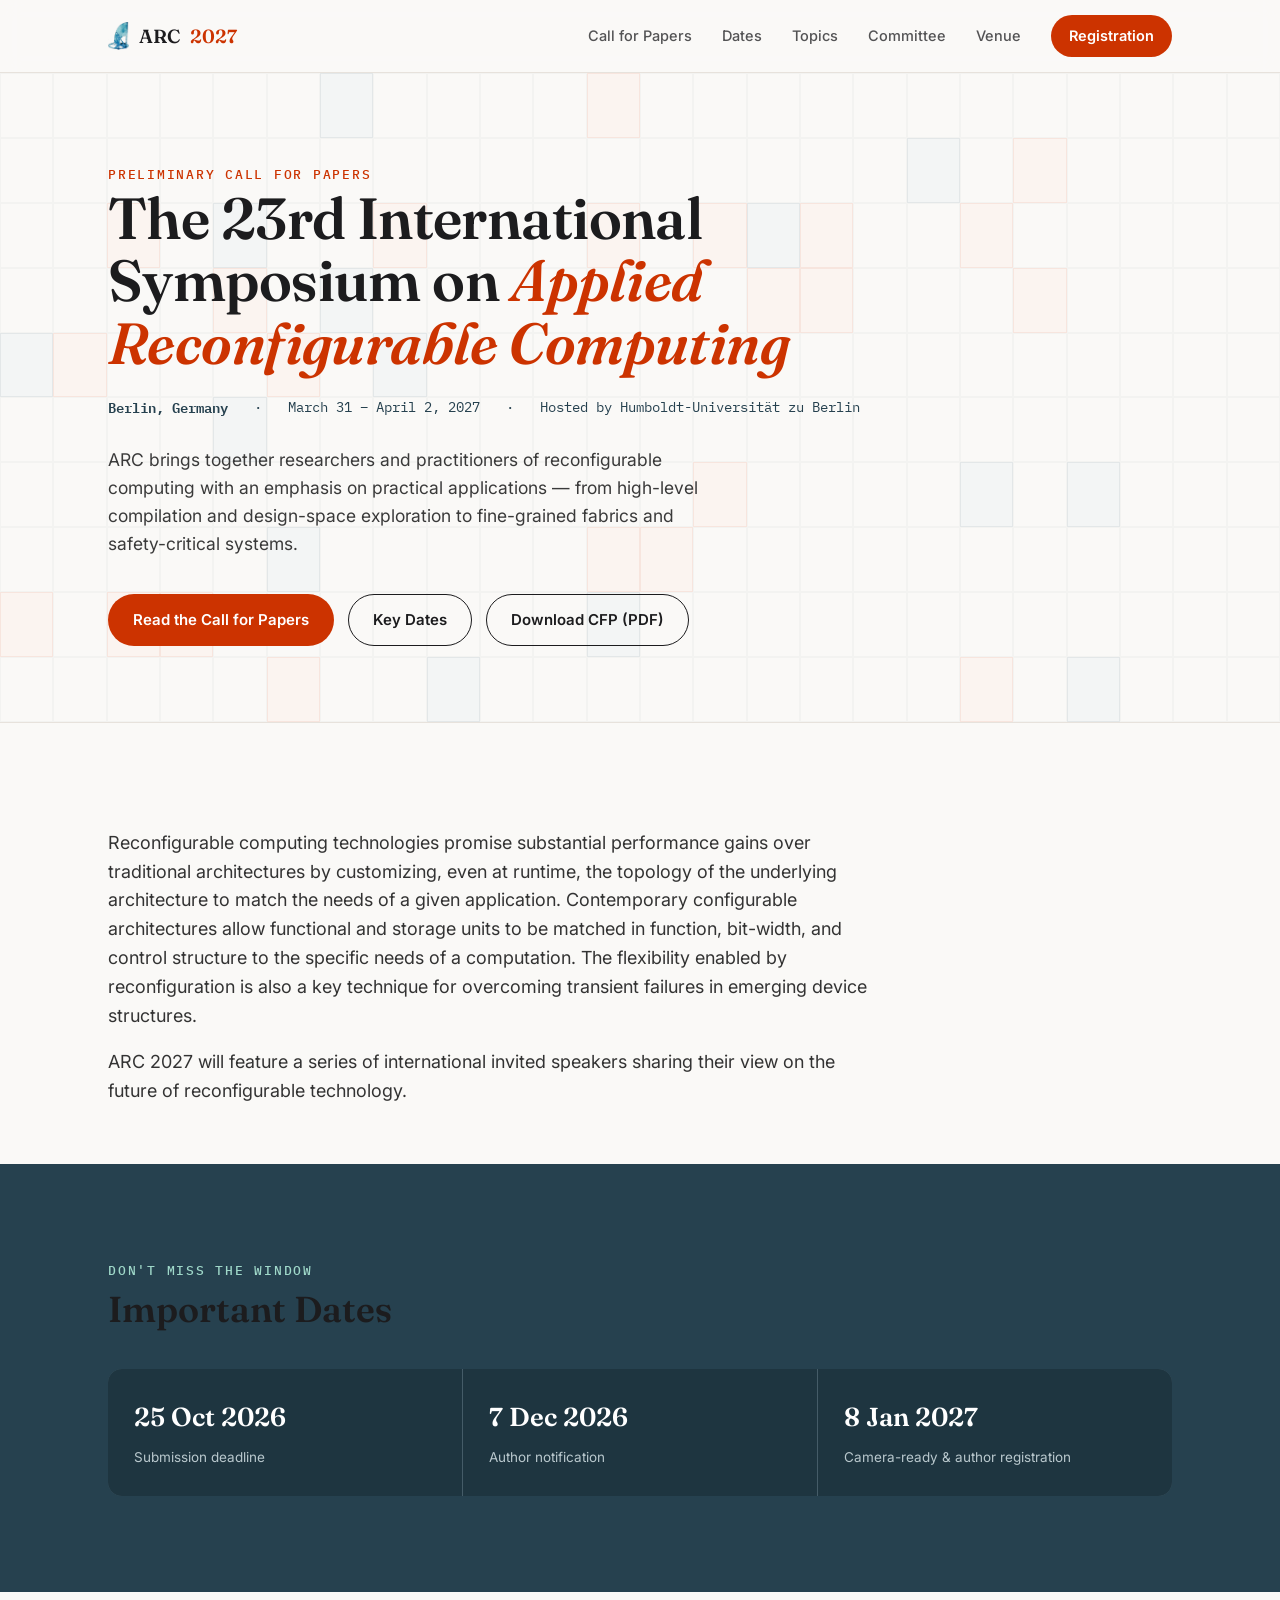
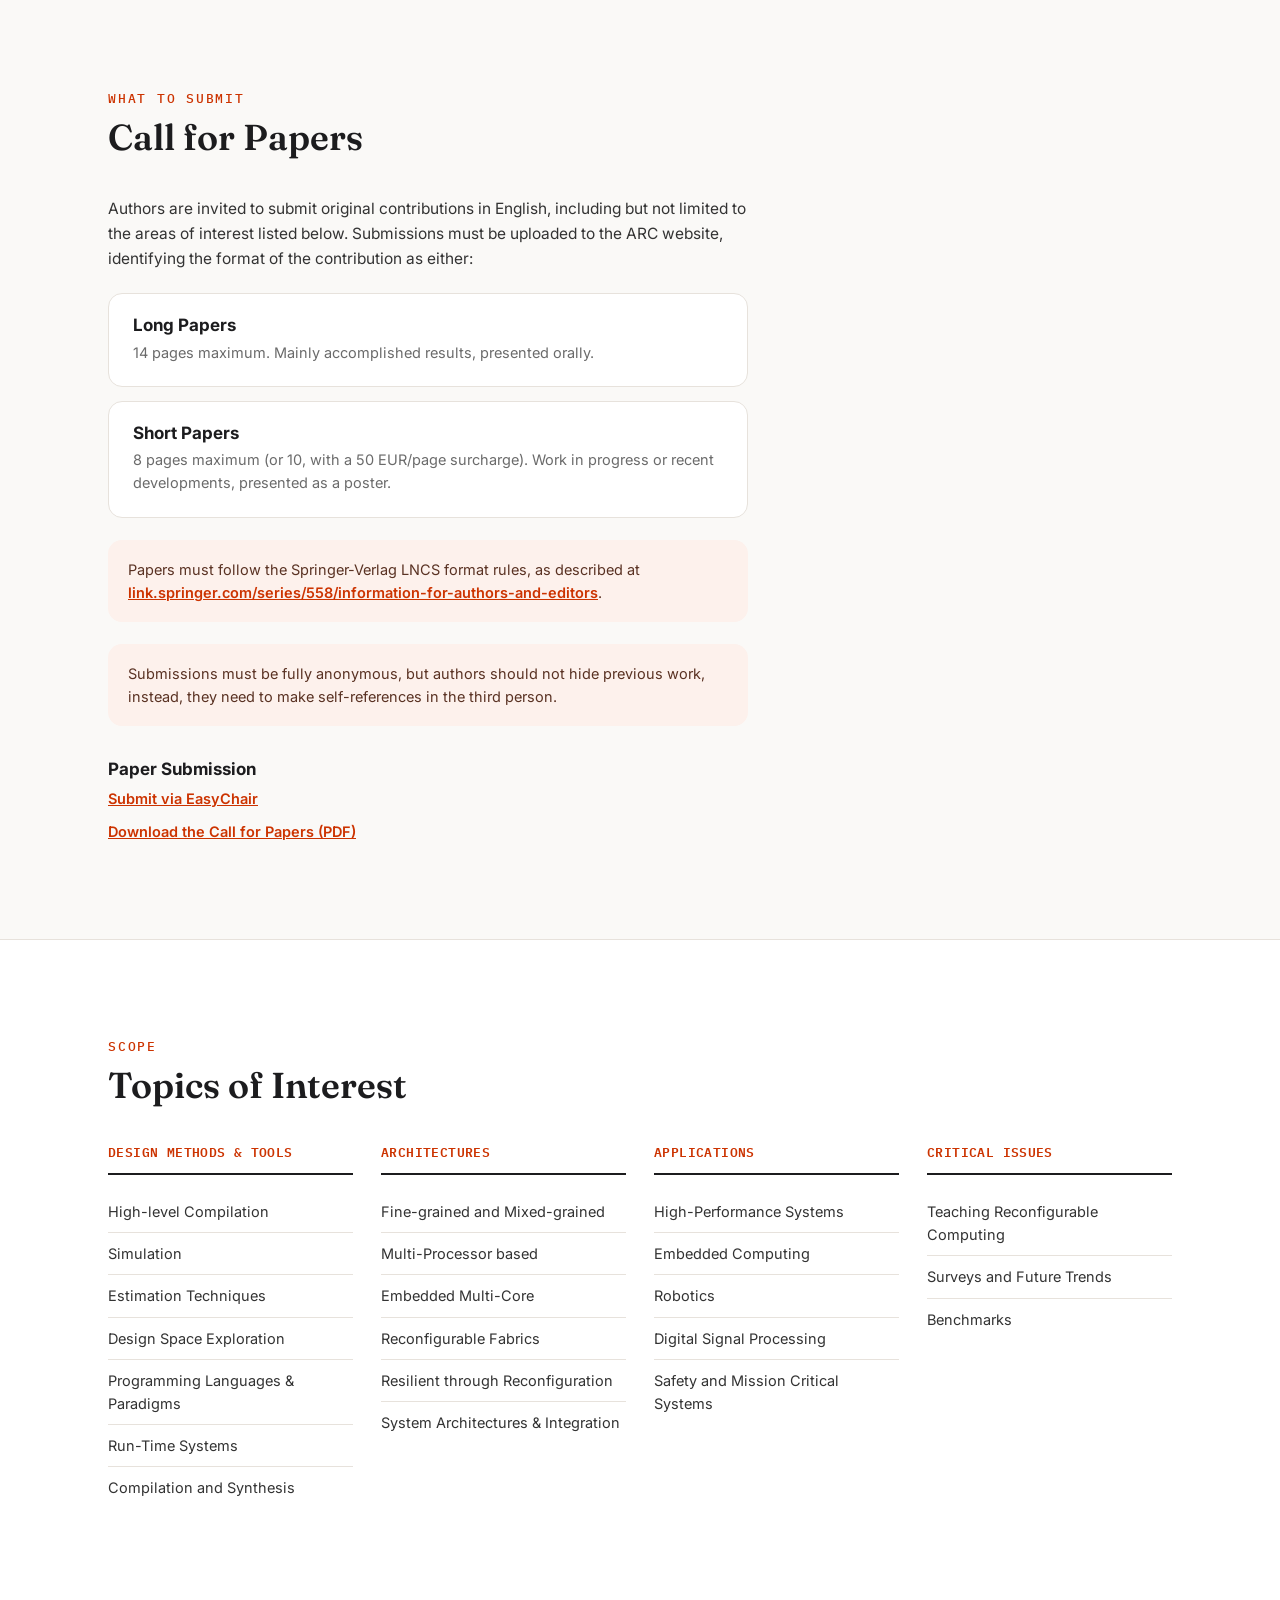
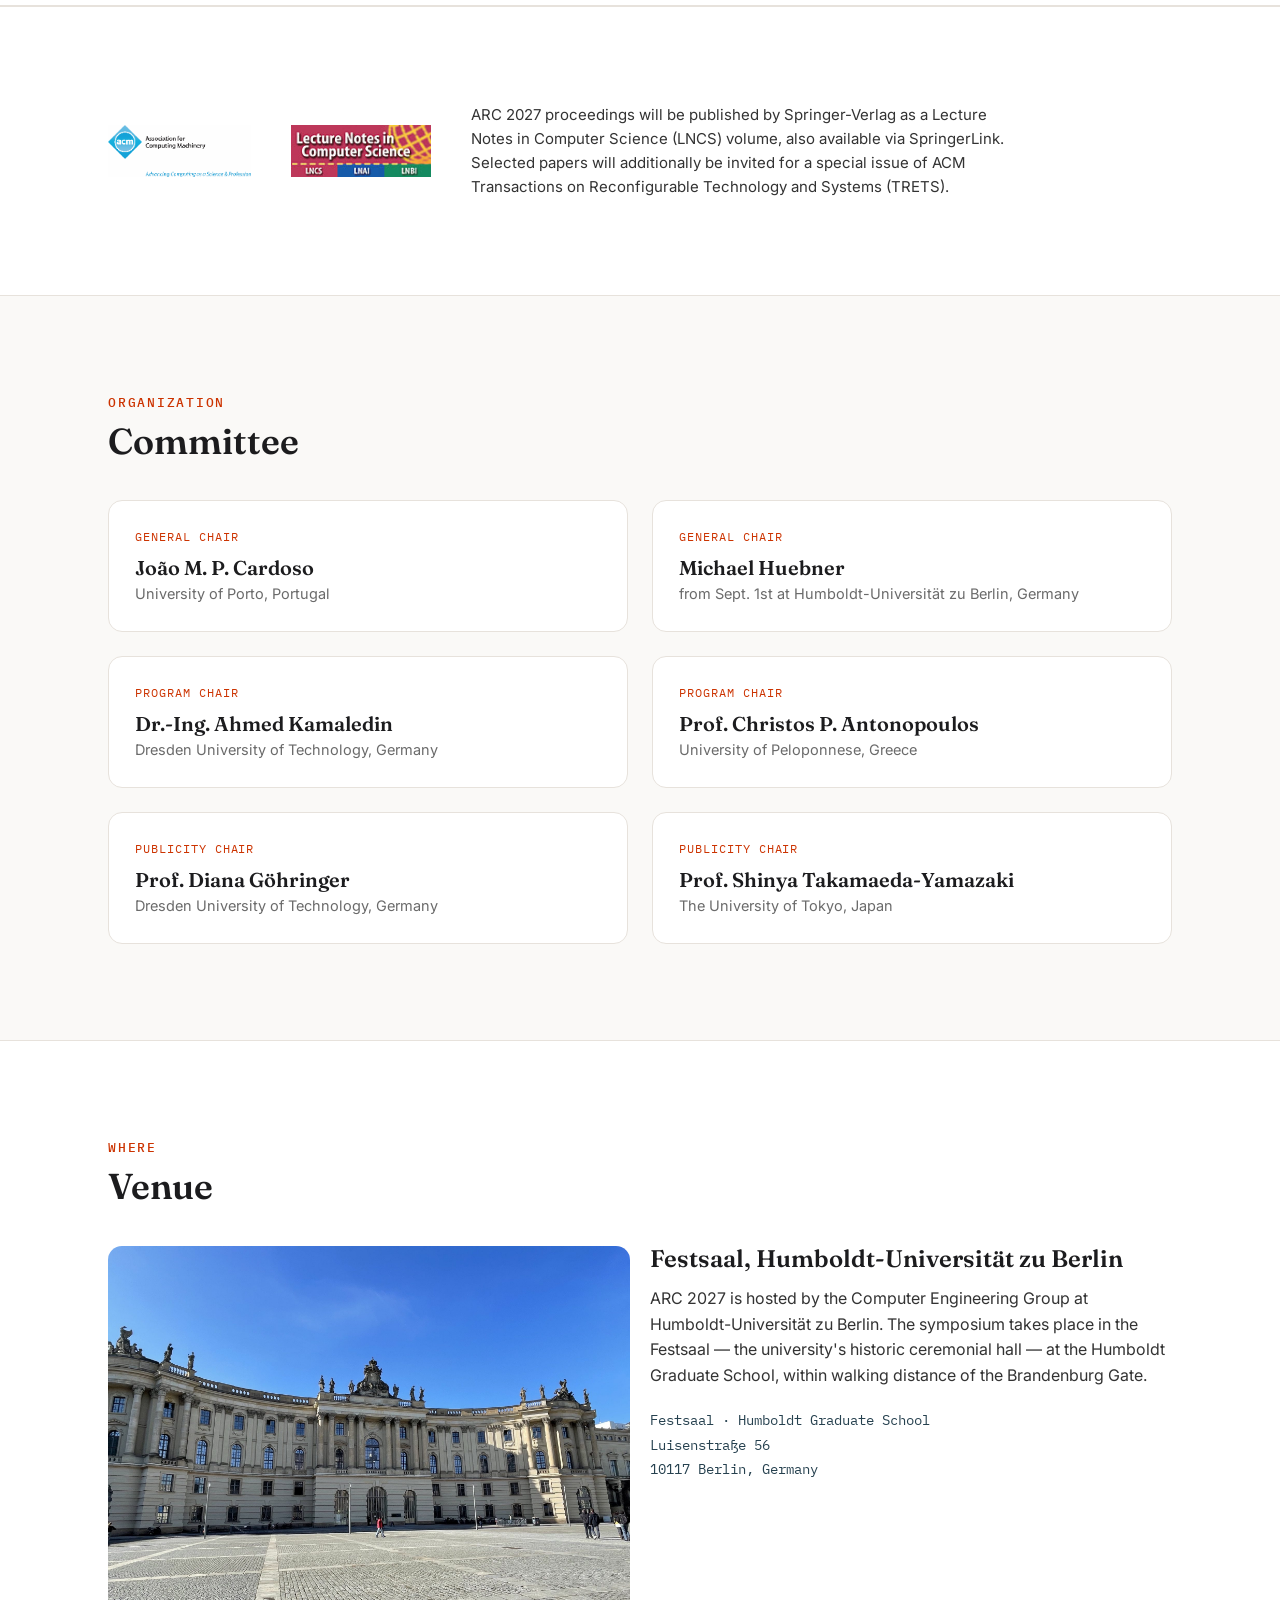
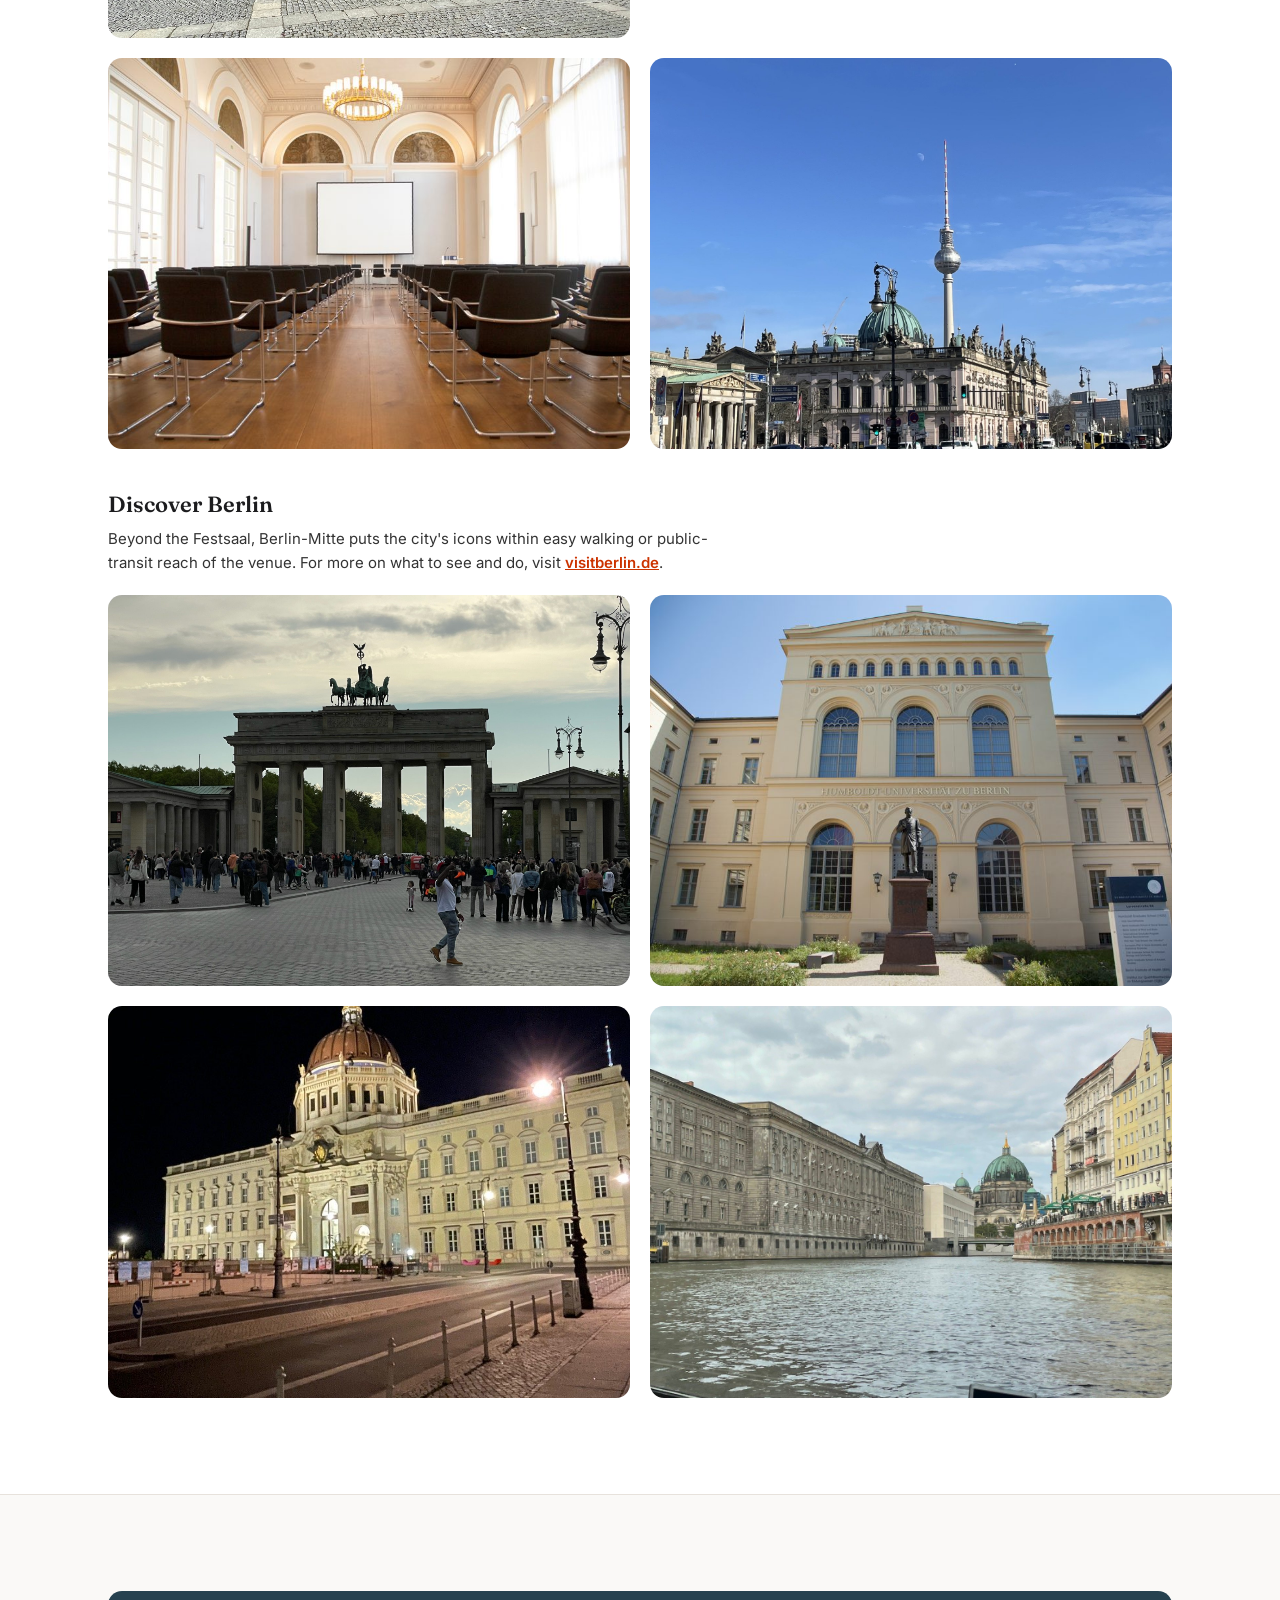
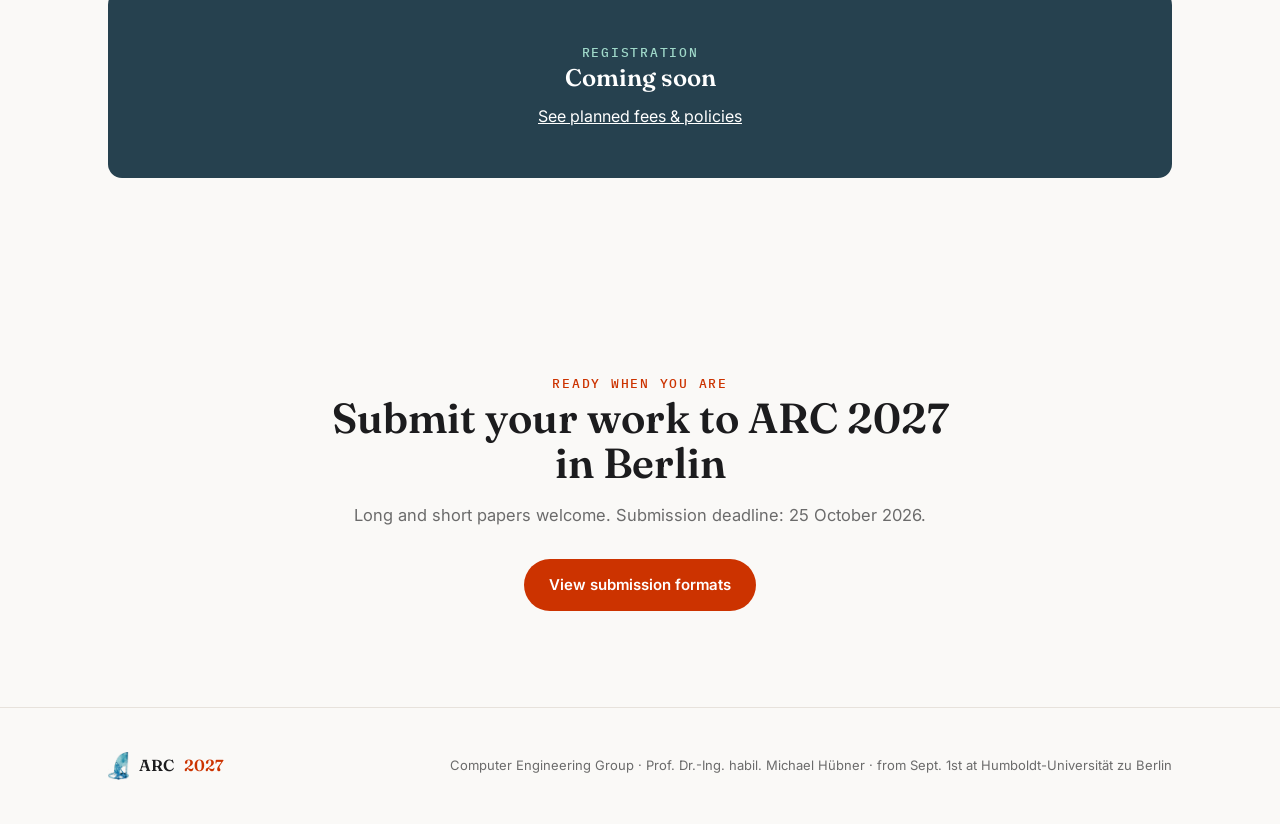
==== index.html @ fd5da376 "Add files via upload" ====
<!DOCTYPE html>
<html lang="en">
<head>
<meta charset="UTF-8">
<meta name="viewport" content="width=device-width, initial-scale=1.0">
<title>ARC 2027 — The 23rd International Symposium on Applied Reconfigurable Computing</title>
<meta name="description" content="ARC 2027 · Berlin, Germany · March 31 – April 2, 2027 · Preliminary Call for Papers">
<link rel="preconnect" href="https://fonts.googleapis.com">
<link rel="preconnect" href="https://fonts.gstatic.com" crossorigin>
<link href="https://fonts.googleapis.com/css2?family=Fraunces:ital,opsz,wght@0,9..144,400;0,9..144,500;0,9..144,600;0,9..144,700;1,9..144,500&family=Inter:wght@400;500;600;700&family=IBM+Plex+Mono:wght@400;500;600&display=swap" rel="stylesheet">
<link rel="stylesheet" href="assets/style.css">
</head>
<body>

<header>
  <nav class="wrap">
    <div class="brand-lockup">
      <img src="assets/arc_logo.png" alt="">
      ARC<span class="yr">2027</span>
    </div>
    <div class="navlinks" id="navlinks">
      <a href="#cfp">Call for Papers</a>
      <a href="#dates">Dates</a>
      <a href="#topics">Topics</a>
      <a href="#committee">Committee</a>
      <a href="#venue">Venue</a>
      <a href="registration.html" class="navcta">Registration</a>
    </div>
    <button class="menu-btn" id="menuBtn" aria-label="Toggle menu"><span></span><span></span><span></span></button>
  </nav>
</header>

<section class="hero">
  <div class="fabric" id="fabric"></div>
  <div class="wrap">
    <div class="hero-inner">
      <span class="eyebrow">Preliminary Call for Papers</span>
      <h1>The 23rd International Symposium on <em>Applied Reconfigurable Computing</em></h1>
      <div class="hero-meta">
        <span><b>Berlin, Germany</b></span>
        <span>·</span>
        <span>March 31 – April 2, 2027</span>
        <span>·</span>
        <span>Hosted by Humboldt-Universität zu Berlin</span>
      </div>
      <p class="hero-lede">ARC brings together researchers and practitioners of reconfigurable computing with an emphasis on practical applications — from high-level compilation and design-space exploration to fine-grained fabrics and safety-critical systems.</p>
      <div class="hero-ctas">
        <a class="btn btn-primary" href="#cfp">Read the Call for Papers</a>
        <a class="btn btn-ghost" href="#dates">Key Dates</a>
        <a class="btn btn-ghost" href="assets/ARC2027_Preliminary_CFP.pdf" target="_blank" rel="noopener">Download CFP (PDF)</a>
      </div>
    </div>
  </div>
</section>

<section class="intro">
  <div class="wrap">
    <p>Reconfigurable computing technologies promise substantial performance gains over traditional architectures by customizing, even at runtime, the topology of the underlying architecture to match the needs of a given application. Contemporary configurable architectures allow functional and storage units to be matched in function, bit-width, and control structure to the specific needs of a computation. The flexibility enabled by reconfiguration is also a key technique for overcoming transient failures in emerging device structures.</p>
    <p>ARC 2027 will feature a series of international invited speakers sharing their view on the future of reconfigurable technology.</p>
  </div>
</section>

<section class="dates-strip" id="dates">
  <div class="wrap">
    <div class="sec-head">
      <div>
        <span class="eyebrow">Don't miss the window</span>
        <h2>Important Dates</h2>
      </div>
    </div>
    <div class="dates-grid">
      <div class="date-card">
        <div class="d">25 Oct 2026</div>
        <div class="l">Submission deadline</div>
      </div>
      <div class="date-card">
        <div class="d">7 Dec 2026</div>
        <div class="l">Author notification</div>
      </div>
      <div class="date-card">
        <div class="d">8 Jan 2027</div>
        <div class="l">Camera-ready &amp; author registration</div>
      </div>
    </div>
  </div>
</section>

<section id="cfp">
  <div class="wrap">
    <div class="sec-head">
      <div>
        <span class="eyebrow">What to submit</span>
        <h2>Call for Papers</h2>
      </div>
    </div>
    <div class="cfp-grid" style="grid-template-columns:1fr; max-width:640px;">
      <div>
        <p style="margin:0 0 22px; color:#333; font-size:15.5px;">Authors are invited to submit original contributions in English, including but not limited to the areas of interest listed below. Submissions must be uploaded to the ARC website, identifying the format of the contribution as either:</p>

        <div class="paper-type">
          <h3>Long Papers</h3>
          <p>14 pages maximum. Mainly accomplished results, presented orally.</p>
        </div>
        <div class="paper-type">
          <h3>Short Papers</h3>
          <p>8 pages maximum (or 10, with a 50 EUR/page surcharge). Work in progress or recent developments, presented as a poster.</p>
        </div>

        <div class="fmt-note">
          Papers must follow the Springer-Verlag LNCS format rules, as described at
          <a href="https://link.springer.com/series/558/information-for-authors-and-editors" target="_blank" rel="noopener">link.springer.com/series/558/information-for-authors-and-editors</a>.
        </div>

        <div class="fmt-note">
          Submissions must be fully anonymous, but authors should not hide previous work, instead, they need to make self-references in the third person.
        </div>

        <h3 style="font-size:17px; font-family:'Inter'; font-weight:700; margin-top:34px;">Paper Submission</h3>
        <p style="margin:8px 0 0; font-size:14.5px;"><a href="https://easychair.org/conferences/?conf=arc2027" target="_blank" rel="noopener" style="color:var(--brand); font-weight:600;">Submit via EasyChair</a></p>
        <p style="margin:10px 0 0; font-size:14.5px;"><a href="assets/ARC2027_Preliminary_CFP.pdf" target="_blank" rel="noopener" style="color:var(--brand); font-weight:600;">Download the Call for Papers (PDF)</a></p>
      </div>
    </div>
  </div>
</section>

<section id="topics" style="background:var(--paper-raised); border-top:1px solid var(--line); border-bottom:1px solid var(--line);">
  <div class="wrap">
    <div class="sec-head">
      <div>
        <span class="eyebrow">Scope</span>
        <h2>Topics of Interest</h2>
      </div>
    </div>
    <div class="topics-grid">
      <div class="topic-col">
        <h3>Design Methods &amp; Tools</h3>
        <ul>
          <li>High-level Compilation</li>
          <li>Simulation</li>
          <li>Estimation Techniques</li>
          <li>Design Space Exploration</li>
          <li>Programming Languages &amp; Paradigms</li>
          <li>Run-Time Systems</li>
          <li>Compilation and Synthesis</li>
        </ul>
      </div>
      <div class="topic-col">
        <h3>Architectures</h3>
        <ul>
          <li>Fine-grained and Mixed-grained</li>
          <li>Multi-Processor based</li>
          <li>Embedded Multi-Core</li>
          <li>Reconfigurable Fabrics</li>
          <li>Resilient through Reconfiguration</li>
          <li>System Architectures &amp; Integration</li>
        </ul>
      </div>
      <div class="topic-col">
        <h3>Applications</h3>
        <ul>
          <li>High-Performance Systems</li>
          <li>Embedded Computing</li>
          <li>Robotics</li>
          <li>Digital Signal Processing</li>
          <li>Safety and Mission Critical Systems</li>
        </ul>
      </div>
      <div class="topic-col">
        <h3>Critical Issues</h3>
        <ul>
          <li>Teaching Reconfigurable Computing</li>
          <li>Surveys and Future Trends</li>
          <li>Benchmarks</li>
        </ul>
      </div>
    </div>
  </div>
</section>

<section class="pub-strip">
  <div class="wrap pub-inner">
    <img src="assets/lncs_logo.png" alt="Lecture Notes in Computer Science">
    <img src="assets/acm_logo.jpeg" alt="ACM">
    <p>ARC 2027 proceedings will be published by Springer-Verlag as a Lecture Notes in Computer Science (LNCS) volume, also available via SpringerLink. Selected papers will additionally be invited for a special issue of ACM Transactions on Reconfigurable Technology and Systems (TRETS).</p>
  </div>
</section>

<section id="committee">
  <div class="wrap">
    <div class="sec-head">
      <div>
        <span class="eyebrow">Organization</span>
        <h2>Committee</h2>
      </div>
    </div>
    <div class="committee-grid">
      <div class="person">
        <div class="role">General Chair</div>
        <h3>João M. P. Cardoso</h3>
        <div class="aff">University of Porto, Portugal</div>
      </div>
      <div class="person">
        <div class="role">General Chair</div>
        <h3>Michael Huebner</h3>
        <div class="aff">from Sept. 1st at Humboldt-Universität zu Berlin, Germany</div>
      </div>
      <div class="person">
        <div class="role">Program Chair</div>
        <h3>Dr.-Ing. Ahmed Kamaledin</h3>
        <div class="aff">Dresden University of Technology, Germany</div>
      </div>
      <div class="person">
        <div class="role">Program Chair</div>
        <h3>Prof. Christos P. Antonopoulos</h3>
        <div class="aff">University of Peloponnese, Greece</div>
      </div>
      <div class="person">
        <div class="role">Publicity Chair</div>
        <h3>Prof. Diana Göhringer</h3>
        <div class="aff">Dresden University of Technology, Germany</div>
      </div>
      <div class="person">
        <div class="role">Publicity Chair</div>
        <h3>Prof. Shinya Takamaeda-Yamazaki</h3>
        <div class="aff">The University of Tokyo, Japan</div>
      </div>
    </div>
  </div>
</section>

<section id="venue" style="background:var(--paper-raised); border-top:1px solid var(--line); border-bottom:1px solid var(--line);">
  <div class="wrap">
    <div class="sec-head">
      <div>
        <span class="eyebrow">Where</span>
        <h2>Venue</h2>
      </div>
    </div>
    <div class="venue-grid">
      <div class="venue-photo"><img src="assets/venue_law_faculty.jpg" alt="Humboldt-Universität zu Berlin building at Bebelplatz"></div>
      <div class="venue-text">
        <h3>Festsaal, Humboldt-Universität zu Berlin</h3>
        <p>ARC 2027 is hosted by the Computer Engineering Group at Humboldt-Universität zu Berlin. The symposium takes place in the Festsaal — the university's historic ceremonial hall — at the Humboldt Graduate School, within walking distance of the Brandenburg Gate.</p>
        <div class="venue-addr">
          Festsaal · Humboldt Graduate School<br>
          Luisenstraße 56<br>
          10117 Berlin, Germany
        </div>
      </div>
    </div>
    <div class="venue-grid" style="margin-top:20px;">
      <div class="venue-photo"><img src="assets/berlin2.jpg" alt="Festsaal lecture hall"></div>
      <div class="venue-photo"><img src="assets/venue_fernsehturm.jpg" alt="Fernsehturm and Berlin skyline near Bebelplatz"></div>
    </div>

    <h3 style="margin-top:44px; font-size:22px;">Discover Berlin</h3>
    <p style="margin-top:10px; color:#333; font-size:15px; max-width:640px;">Beyond the Festsaal, Berlin-Mitte puts the city's icons within easy walking or public-transit reach of the venue. For more on what to see and do, visit <a href="https://www.visitberlin.de/en" target="_blank" rel="noopener" style="color:var(--brand); font-weight:600;">visitberlin.de</a>.</p>
    <div class="venue-grid" style="margin-top:20px;">
      <div class="venue-photo"><img src="assets/venue_brandenburg_gate.jpg" alt="Brandenburg Gate, Berlin"></div>
      <div class="venue-photo"><img src="assets/berlin1.jpg" alt="Humboldt-Universität zu Berlin main building"></div>
    </div>
    <div class="venue-grid" style="margin-top:20px;">
      <div class="venue-photo"><img src="assets/berlin_schloss_night.jpg" alt="Berliner Schloss / Humboldt Forum at night"></div>
      <div class="venue-photo"><img src="assets/berlin_spree_dom.jpg" alt="Spree river with Berliner Dom"></div>
    </div>
  </div>
</section>

<section id="registration">
  <div class="wrap">
    <div class="reg-box">
      <span class="eyebrow" style="color:#9fd8c9;">Registration</span>
      <h2>Coming soon</h2>
      <p><a href="registration.html" style="color:#fff; text-decoration:underline;">See planned fees &amp; policies</a></p>
    </div>
  </div>
</section>

<section class="final-cta">
  <div class="wrap">
    <span class="eyebrow">Ready when you are</span>
    <h2>Submit your work to ARC 2027 in Berlin</h2>
    <p>Long and short papers welcome. Submission deadline: 25 October 2026.</p>
    <div class="hero-ctas">
      <a class="btn btn-primary" href="#cfp">View submission formats</a>
    </div>
  </div>
</section>

<footer>
  <div class="wrap foot-inner">
    <div class="brand-lockup">
      <img src="assets/arc_logo.png" alt="">
      ARC<span class="yr">2027</span>
    </div>
    <div class="fine">Computer Engineering Group · Prof. Dr.-Ing. habil. Michael Hübner · from Sept. 1st at Humboldt-Universität zu Berlin</div>
  </div>
</footer>

<script>
  // mobile nav
  const btn = document.getElementById('menuBtn');
  const nav = document.getElementById('navlinks');
  btn.addEventListener('click', () => nav.classList.toggle('open'));
  nav.querySelectorAll('a').forEach(a => a.addEventListener('click', () => nav.classList.remove('open')));

  // reconfigurable fabric hero motif: light up a random sparse subset of cells
  const fabric = document.getElementById('fabric');
  const COLS = 24, ROWS = 10;
  const total = COLS * ROWS;
  const litCount = Math.round(total * 0.09);
  const lit2Count = Math.round(total * 0.06);
  const indices = [...Array(total).keys()];
  for (let i = indices.length - 1; i > 0; i--) {
    const j = Math.floor(Math.random() * (i + 1));
    [indices[i], indices[j]] = [indices[j], indices[i]];
  }
  const litSet = new Set(indices.slice(0, litCount));
  const lit2Set = new Set(indices.slice(litCount, litCount + lit2Count));
  const frag = document.createDocumentFragment();
  for (let i = 0; i < total; i++) {
    const cell = document.createElement('i');
    if (litSet.has(i)) cell.className = 'lit';
    else if (lit2Set.has(i)) cell.className = 'lit2';
    cell.style.animationDelay = (Math.random() * 5).toFixed(2) + 's';
    frag.appendChild(cell);
  }
  fabric.appendChild(frag);
</script>

</body>
</html>
---- assets/style.css ----
:root{
    --ink:#1c1c1e;
    --paper:#faf9f7;
    --paper-raised:#ffffff;
    --brand:#cc3300;
    --brand-tint:#fdf1ec;
    --steel:#26414f;
    --steel-tint:#eef3f4;
    --muted:#6b6b6b;
    --line:#e7e2dc;
    --radius:14px;
    --maxw:1120px;
  }

  *{box-sizing:border-box;}
  html{scroll-behavior:smooth;}
  body{
    margin:0;
    background:var(--paper);
    color:var(--ink);
    font-family:"Inter", -apple-system, sans-serif;
    font-size:16px;
    line-height:1.6;
    -webkit-font-smoothing:antialiased;
  }
  h1,h2,h3{
    font-family:"Fraunces", Georgia, serif;
    font-weight:600;
    line-height:1.08;
    margin:0;
    color:var(--ink);
  }
  a{color:inherit;}
  .wrap{max-width:var(--maxw); margin:0 auto; padding:0 28px;}
  .eyebrow{
    font-family:"IBM Plex Mono", monospace;
    font-size:12.5px;
    letter-spacing:.14em;
    text-transform:uppercase;
    color:var(--brand);
    font-weight:500;
  }
  section{padding:96px 0;}
  @media (max-width:720px){ section{padding:64px 0;} }

  /* ---------- nav ---------- */
  header{
    position:sticky; top:0; z-index:50;
    background:rgba(250,249,247,.88);
    backdrop-filter:blur(10px);
    border-bottom:1px solid var(--line);
  }
  nav.wrap{
    display:flex; align-items:center; justify-content:space-between;
    height:72px;
  }
  .brand-lockup{display:flex; align-items:center; gap:10px; font-family:"Fraunces",serif; font-weight:600; font-size:19px;}
  .brand-lockup img{height:28px; width:auto; display:block;}
  .brand-lockup .yr{color:var(--brand);}
  .navlinks{display:flex; gap:30px; align-items:center;}
  .navlinks a{
    font-size:14.5px; font-weight:500; text-decoration:none; color:var(--ink);
    opacity:.75; transition:opacity .15s;
    padding:6px 0;
  }
  .navlinks a:hover{opacity:1;}
  .navcta{
    background:var(--brand); color:#fff !important; opacity:1 !important;
    padding:9px 18px !important; border-radius:999px; font-weight:600 !important;
  }
  .navcta:hover{background:#b32d00;}
  .menu-btn{display:none; background:none; border:none; cursor:pointer; padding:8px;}
  .menu-btn span{display:block; width:22px; height:2px; background:var(--ink); margin:5px 0;}
  @media (max-width:860px){
    .navlinks{
      position:fixed; top:72px; left:0; right:0;
      background:var(--paper-raised); border-bottom:1px solid var(--line);
      flex-direction:column; align-items:flex-start; padding:18px 28px 28px;
      gap:16px; transform:translateY(-8px); opacity:0; pointer-events:none;
      transition:all .18s ease;
    }
    .navlinks.open{transform:translateY(0); opacity:1; pointer-events:auto;}
    .menu-btn{display:block;}
  }

  /* ---------- hero with reconfigurable fabric motif ---------- */
  .hero{
    position:relative; overflow:hidden;
    padding:88px 0 76px;
    border-bottom:1px solid var(--line);
  }
  .fabric{
    position:absolute; inset:0; z-index:0;
    display:grid;
    grid-template-columns:repeat(24,1fr);
    grid-template-rows:repeat(10,1fr);
    opacity:.55;
  }
  .fabric i{
    border:1px solid rgba(38,65,79,.06);
  }
  .fabric i.lit{ background:var(--brand-tint); border-color:rgba(204,51,0,.14); }
  .fabric i.lit2{ background:var(--steel-tint); border-color:rgba(38,65,79,.14); }
  @media (prefers-reduced-motion:no-preference){
    .fabric i.lit{ animation:pulse 5.5s ease-in-out infinite; }
    .fabric i.lit2{ animation:pulse2 6.5s ease-in-out infinite; }
  }
  @keyframes pulse{ 0%,100%{opacity:.5;} 50%{opacity:1;} }
  @keyframes pulse2{ 0%,100%{opacity:.4;} 50%{opacity:.9;} }

  .hero .wrap{position:relative; z-index:1;}
  .hero-inner{max-width:760px;}
  .hero .eyebrow{margin-bottom:18px;}
  .hero h1{font-size:clamp(34px,5.2vw,58px); letter-spacing:-.01em;}
  .hero h1 em{font-style:italic; color:var(--brand);}
  .hero-meta{
    margin-top:22px; display:flex; flex-wrap:wrap; gap:10px 26px;
    font-family:"IBM Plex Mono", monospace; font-size:14px; color:var(--steel);
  }
  .hero-meta b{font-weight:600;}
  .hero-lede{
    margin-top:26px; font-size:17.5px; color:#3a3a3a; max-width:620px;
  }
  .hero-ctas{margin-top:36px; display:flex; gap:14px; flex-wrap:wrap;}
  .btn{
    display:inline-flex; align-items:center; gap:8px;
    padding:13px 24px; border-radius:999px; font-weight:600; font-size:15px;
    text-decoration:none; transition:all .15s;
    border:1.5px solid transparent;
  }
  .btn-primary{background:var(--brand); color:#fff;}
  .btn-primary:hover{background:#b32d00;}
  .btn-ghost{border-color:var(--ink); color:var(--ink);}
  .btn-ghost:hover{background:var(--ink); color:#fff;}

  /* ---------- intro ---------- */
  .intro{padding:88px 0 40px;}
  .intro p{font-size:18px; max-width:760px; color:#333;}
  .intro p + p{margin-top:16px;}

  /* ---------- dates ---------- */
  .dates-strip{background:var(--steel); color:#fff;}
  .dates-strip .eyebrow{color:#9fd8c9;}
  .dates-grid{
    margin-top:30px; display:grid; grid-template-columns:repeat(3,1fr); gap:1px;
    background:rgba(255,255,255,.14); border-radius:var(--radius); overflow:hidden;
  }
  .date-card{background:#1e3540; padding:28px 26px;}
  .date-card .d{font-family:"Fraunces",serif; font-size:26px; font-weight:600;}
  .date-card .l{margin-top:8px; font-size:13.5px; color:#b9c8cd;}
  @media (max-width:720px){ .dates-grid{grid-template-columns:1fr;} }

  /* ---------- section heading pattern ---------- */
  .sec-head{display:flex; align-items:baseline; justify-content:space-between; gap:24px; flex-wrap:wrap; margin-bottom:40px;}
  .sec-head h2{font-size:clamp(26px,3.2vw,36px);}
  .sec-head .eyebrow{display:block; margin-bottom:10px;}

  /* ---------- CFP ---------- */
  .cfp-grid{display:grid; grid-template-columns:1.1fr 1fr; gap:56px;}
  @media (max-width:860px){ .cfp-grid{grid-template-columns:1fr;} }
  .paper-type{
    background:var(--paper-raised); border:1px solid var(--line); border-radius:var(--radius);
    padding:22px 24px; margin-bottom:14px;
  }
  .paper-type h3{font-size:17px; font-family:"Inter"; font-weight:700;}
  .paper-type p{margin:6px 0 0; color:var(--muted); font-size:14.5px;}
  .fmt-note{
    margin-top:22px; padding:18px 20px; background:var(--brand-tint); border-radius:var(--radius);
    font-size:14.5px; color:#5a3223;
  }
  .fmt-note a{color:var(--brand); font-weight:600;}

  /* ---------- topics ---------- */
  .topics-grid{display:grid; grid-template-columns:repeat(4,1fr); gap:28px;}
  @media (max-width:960px){ .topics-grid{grid-template-columns:repeat(2,1fr);} }
  @media (max-width:560px){ .topics-grid{grid-template-columns:1fr;} }
  .topic-col h3{
    font-family:"IBM Plex Mono", monospace; font-size:13px; font-weight:600; letter-spacing:.03em;
    color:var(--brand); text-transform:uppercase; margin-bottom:16px; padding-bottom:14px; border-bottom:2px solid var(--ink);
  }
  .topic-col ul{margin:0; padding:0; list-style:none;}
  .topic-col li{
    font-size:14.5px; color:#333; padding:9px 0; border-bottom:1px solid var(--line);
  }
  .topic-col li:last-child{border-bottom:none;}

  /* ---------- publication ---------- */
  .pub-strip{background:var(--paper-raised); border-top:1px solid var(--line); border-bottom:1px solid var(--line);}
  .pub-inner{display:flex; align-items:center; gap:40px; flex-wrap:wrap;}
  .pub-inner img{height:52px; width:auto; opacity:.92;}
  .pub-inner p{margin:0; max-width:560px; font-size:15px; color:#333;}

  /* ---------- committee ---------- */
  .committee-grid{display:grid; grid-template-columns:repeat(2,1fr); gap:24px;}
  @media (max-width:720px){ .committee-grid{grid-template-columns:1fr;} }
  .person{
    background:var(--paper-raised); border:1px solid var(--line); border-radius:var(--radius); padding:26px;
  }
  .person .role{font-family:"IBM Plex Mono",monospace; font-size:12px; text-transform:uppercase; letter-spacing:.08em; color:var(--brand);}
  .person h3{margin-top:10px; font-size:20px; font-weight:600;}
  .person .aff{margin-top:4px; color:var(--muted); font-size:14.5px;}

  /* ---------- venue ---------- */
  .venue-grid{display:grid; grid-template-columns:1fr 1fr; gap:20px;}
  @media (max-width:860px){ .venue-grid{grid-template-columns:1fr;} }
  .venue-photo{border-radius:var(--radius); overflow:hidden; aspect-ratio:4/3;}
  .venue-photo img{width:100%; height:100%; object-fit:cover; display:block;}
  .venue-text h3{font-size:24px;}
  .venue-text p{color:#333; margin-top:14px;}
  .venue-addr{
    margin-top:20px; font-family:"IBM Plex Mono",monospace; font-size:13.5px; color:var(--steel);
    line-height:1.8;
  }

  /* ---------- registration placeholder ---------- */
  .reg-box{
    background:var(--steel); color:#fff; border-radius:var(--radius);
    padding:48px; text-align:center;
  }
  .reg-box h2{color:#fff;}
  .reg-box p{color:#c9d6d9; max-width:520px; margin:14px auto 0;}

  /* ---------- final cta ---------- */
  .final-cta{text-align:center;}
  .final-cta h2{font-size:clamp(28px,4vw,42px); max-width:640px; margin:0 auto;}
  .final-cta p{margin-top:16px; color:var(--muted); font-size:16.5px;}
  .final-cta .hero-ctas{justify-content:center; margin-top:30px;}

  /* ---------- footer ---------- */
  footer{border-top:1px solid var(--line); padding:44px 0;}
  .foot-inner{display:flex; justify-content:space-between; align-items:center; flex-wrap:wrap; gap:16px;}
  .foot-inner .brand-lockup{font-size:16px;}
  footer .fine{font-size:13px; color:var(--muted);}
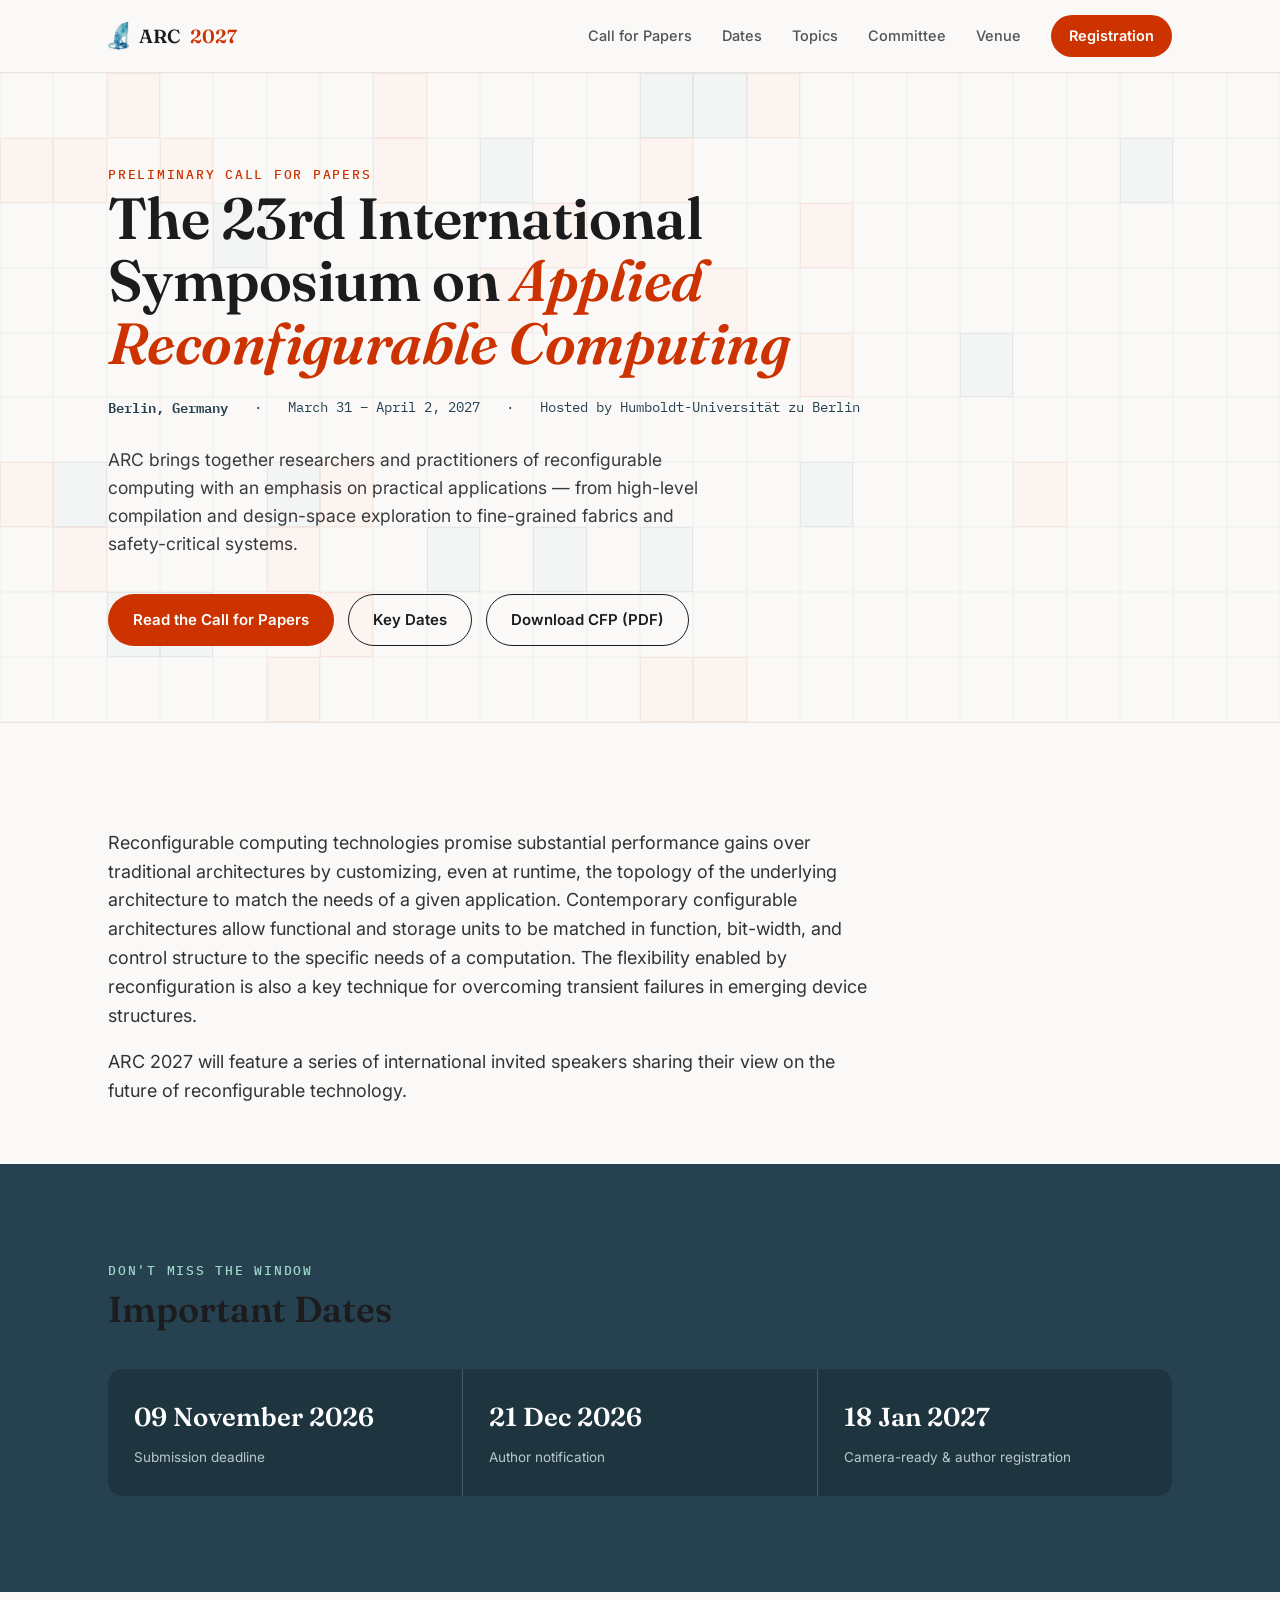
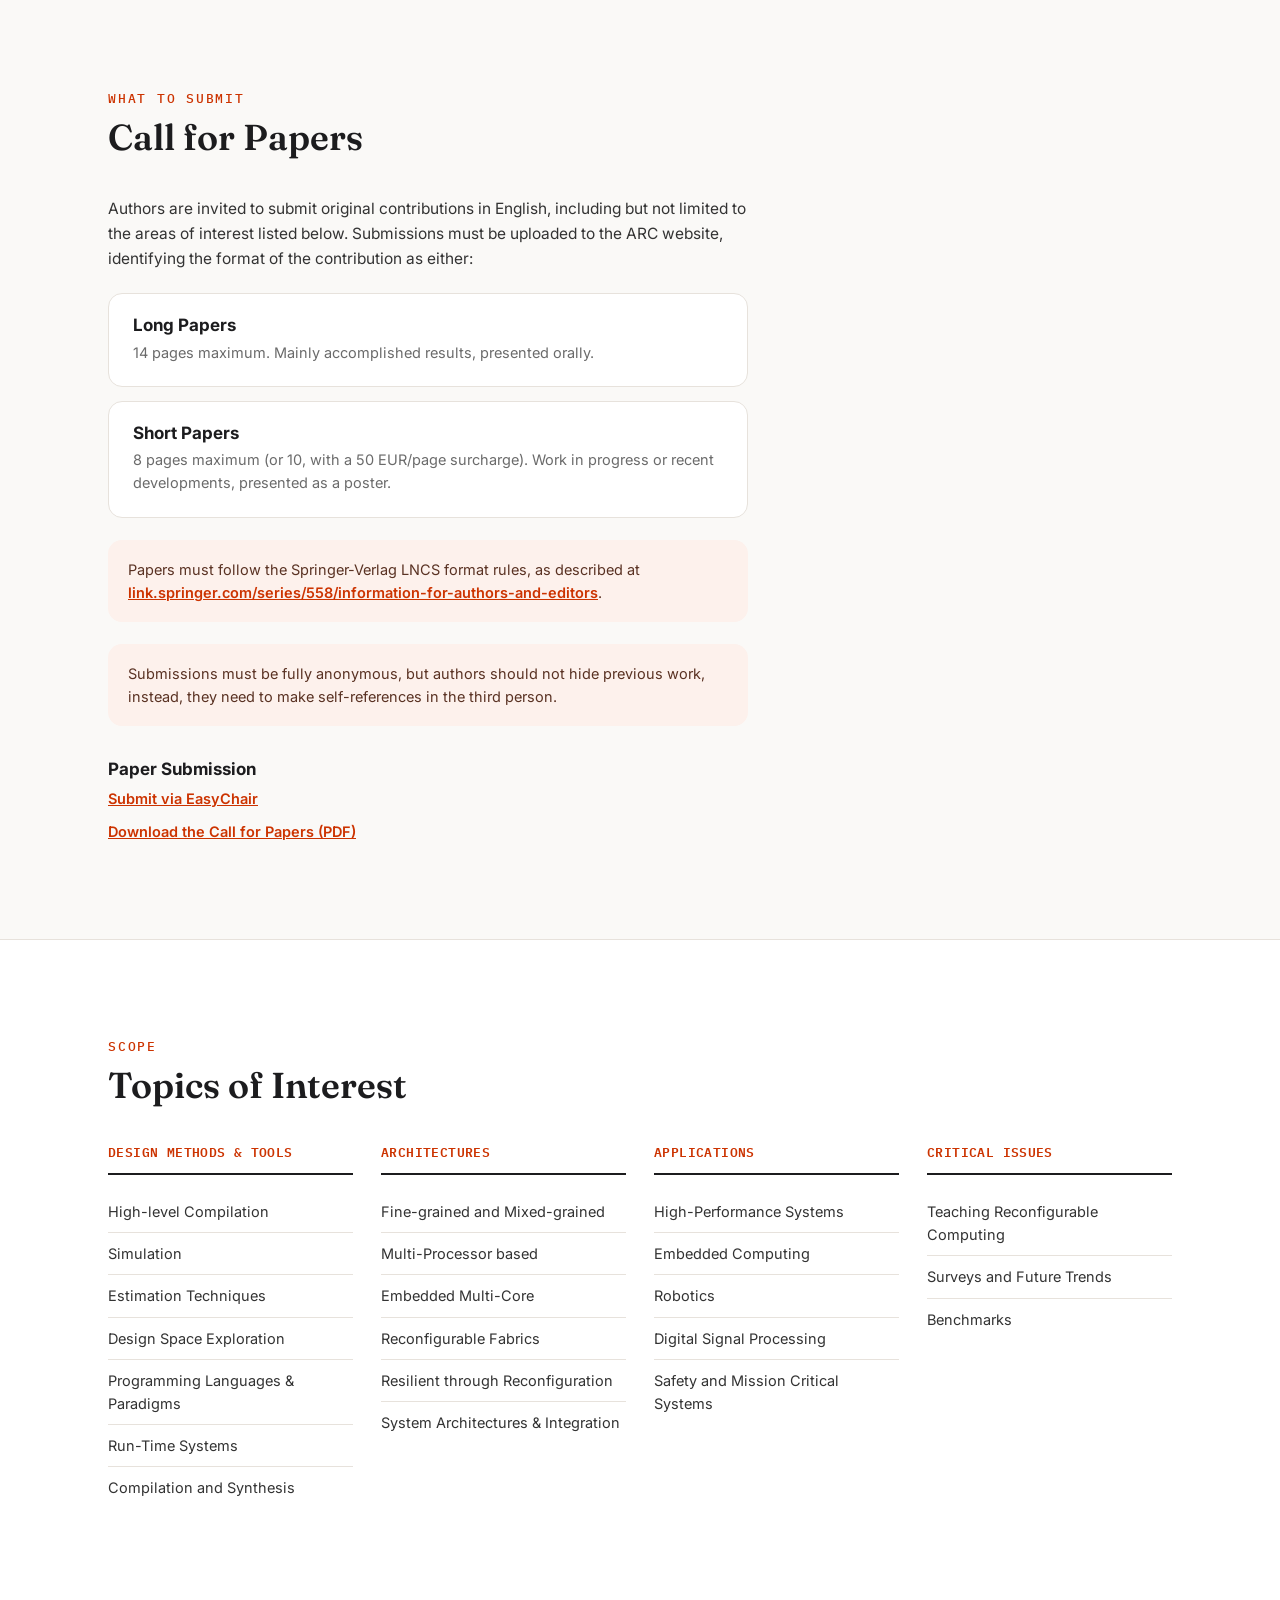
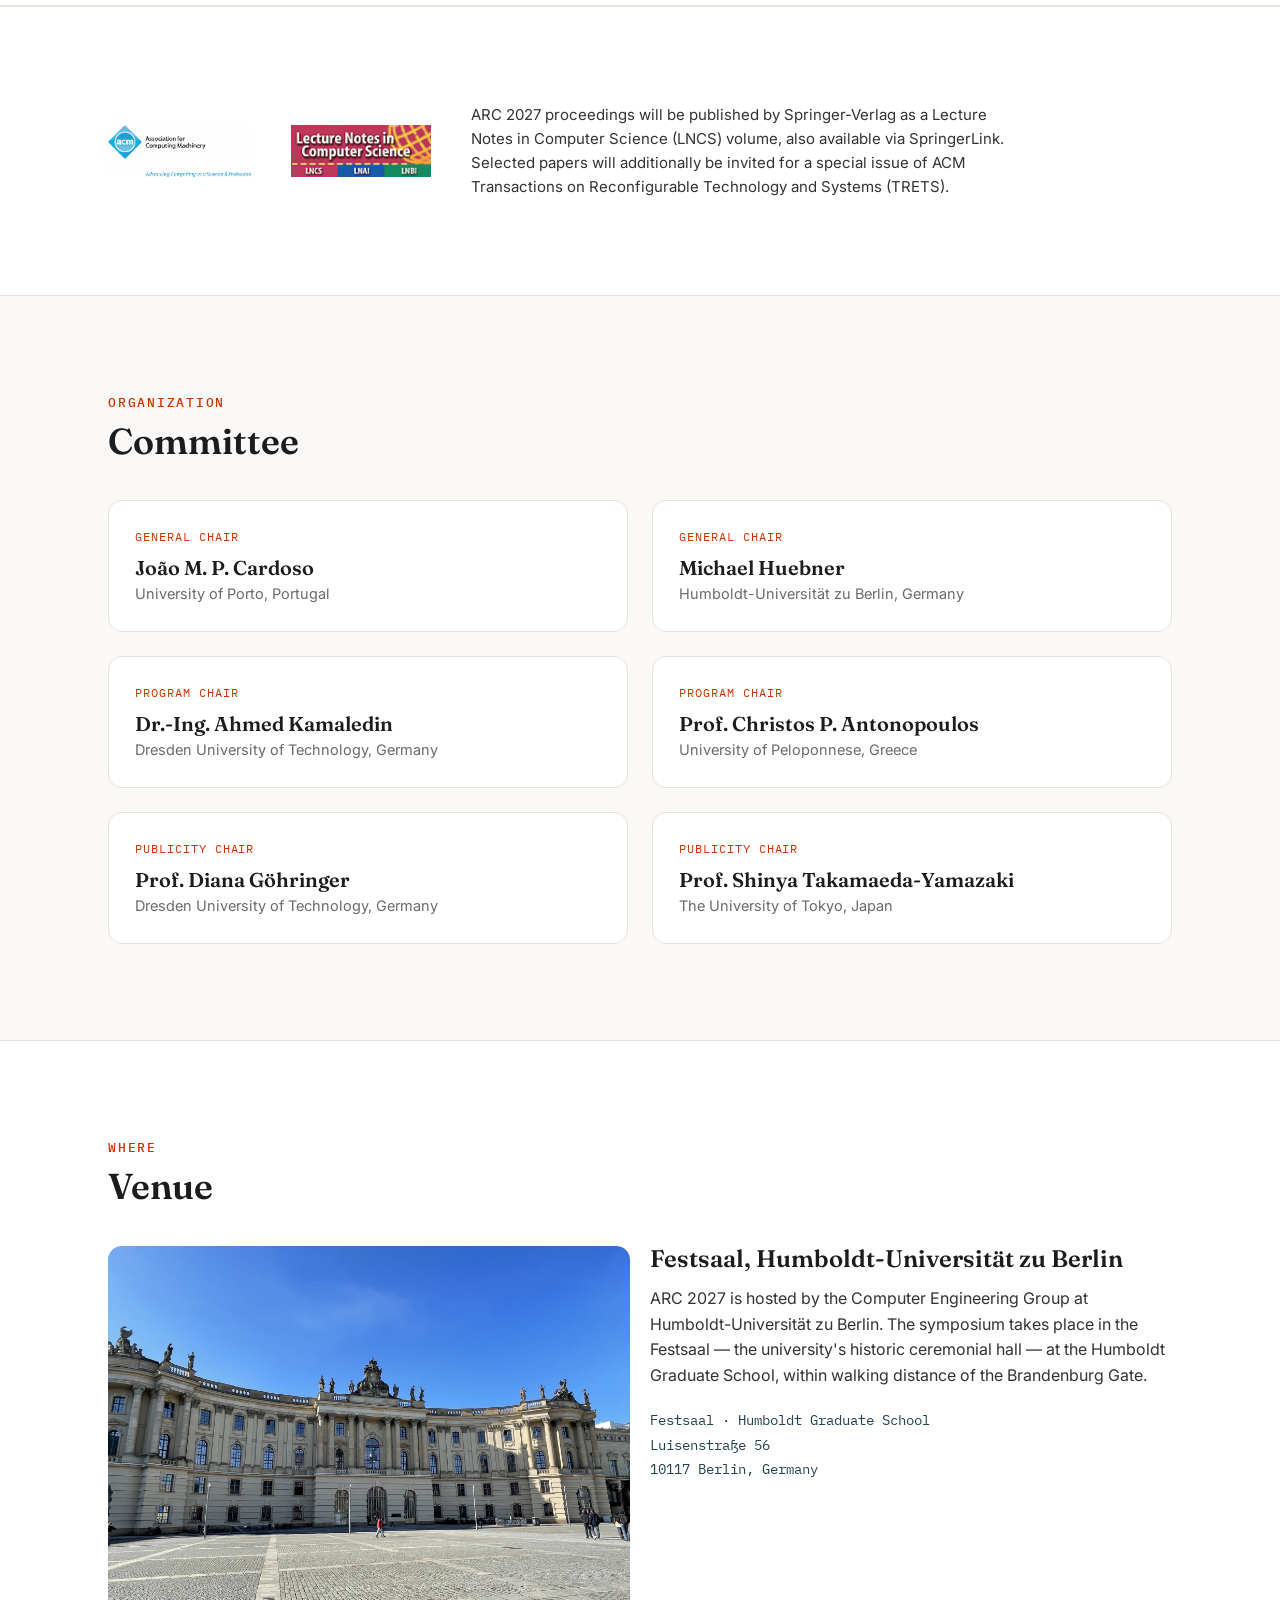
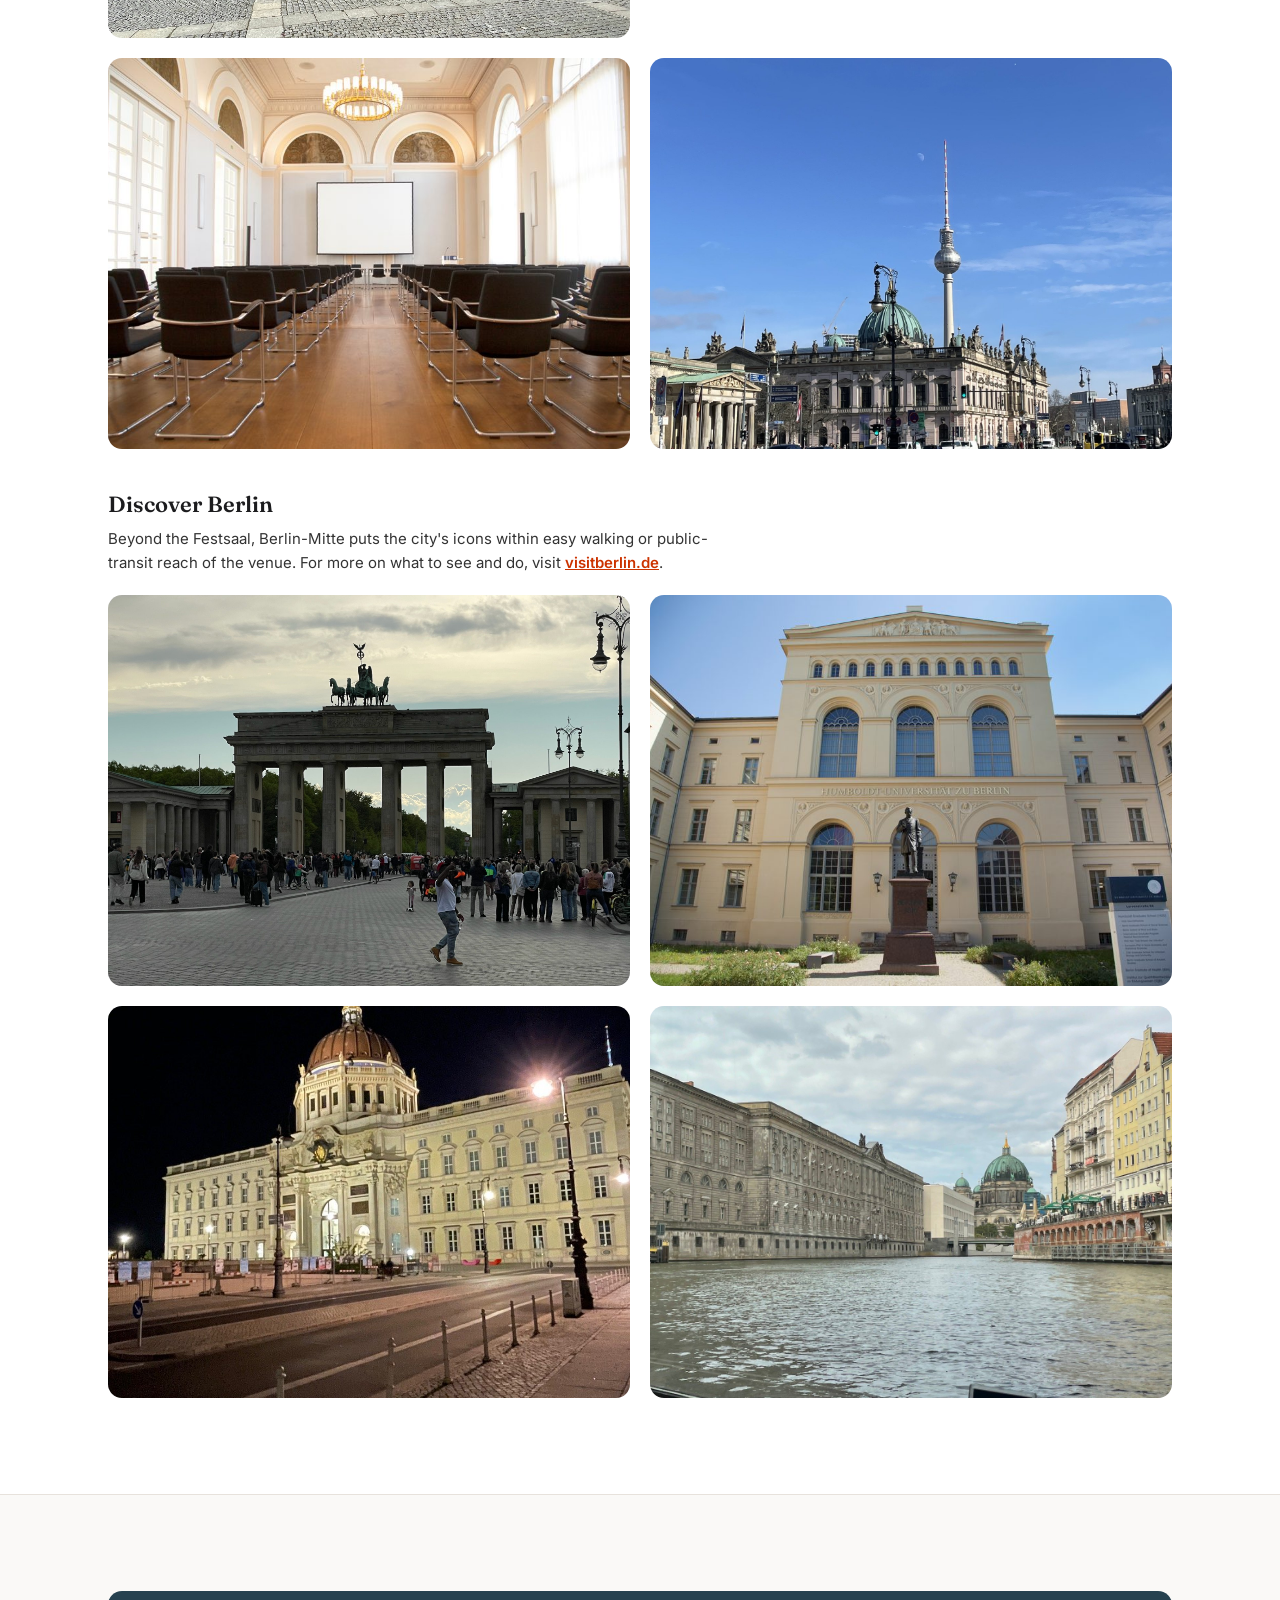
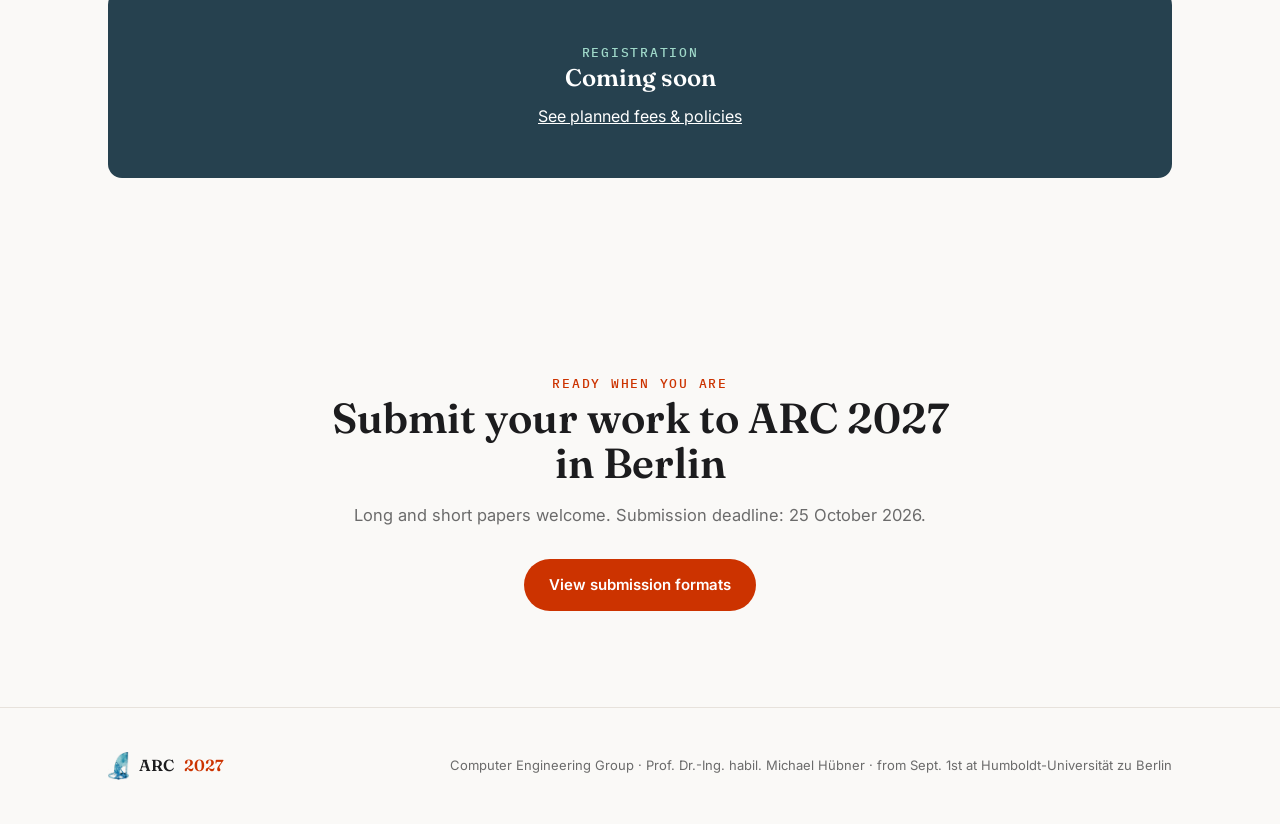
==== commit ff0751c2: "Update index.html" ====
--- a/index.html
+++ b/index.html
@@ -70,15 +70,15 @@
     </div>
     <div class="dates-grid">
       <div class="date-card">
-        <div class="d">25 Oct 2026</div>
+        <div class="d">09 November 2026</div>
         <div class="l">Submission deadline</div>
       </div>
       <div class="date-card">
-        <div class="d">7 Dec 2026</div>
+        <div class="d">21 Dec 2026</div>
         <div class="l">Author notification</div>
       </div>
       <div class="date-card">
-        <div class="d">8 Jan 2027</div>
+        <div class="d">18 Jan 2027</div>
         <div class="l">Camera-ready &amp; author registration</div>
       </div>
     </div>
@@ -202,7 +202,7 @@
       <div class="person">
         <div class="role">General Chair</div>
         <h3>Michael Huebner</h3>
-        <div class="aff">from Sept. 1st at Humboldt-Universität zu Berlin, Germany</div>
+        <div class="aff">Humboldt-Universität zu Berlin, Germany</div>
       </div>
       <div class="person">
         <div class="role">Program Chair</div>
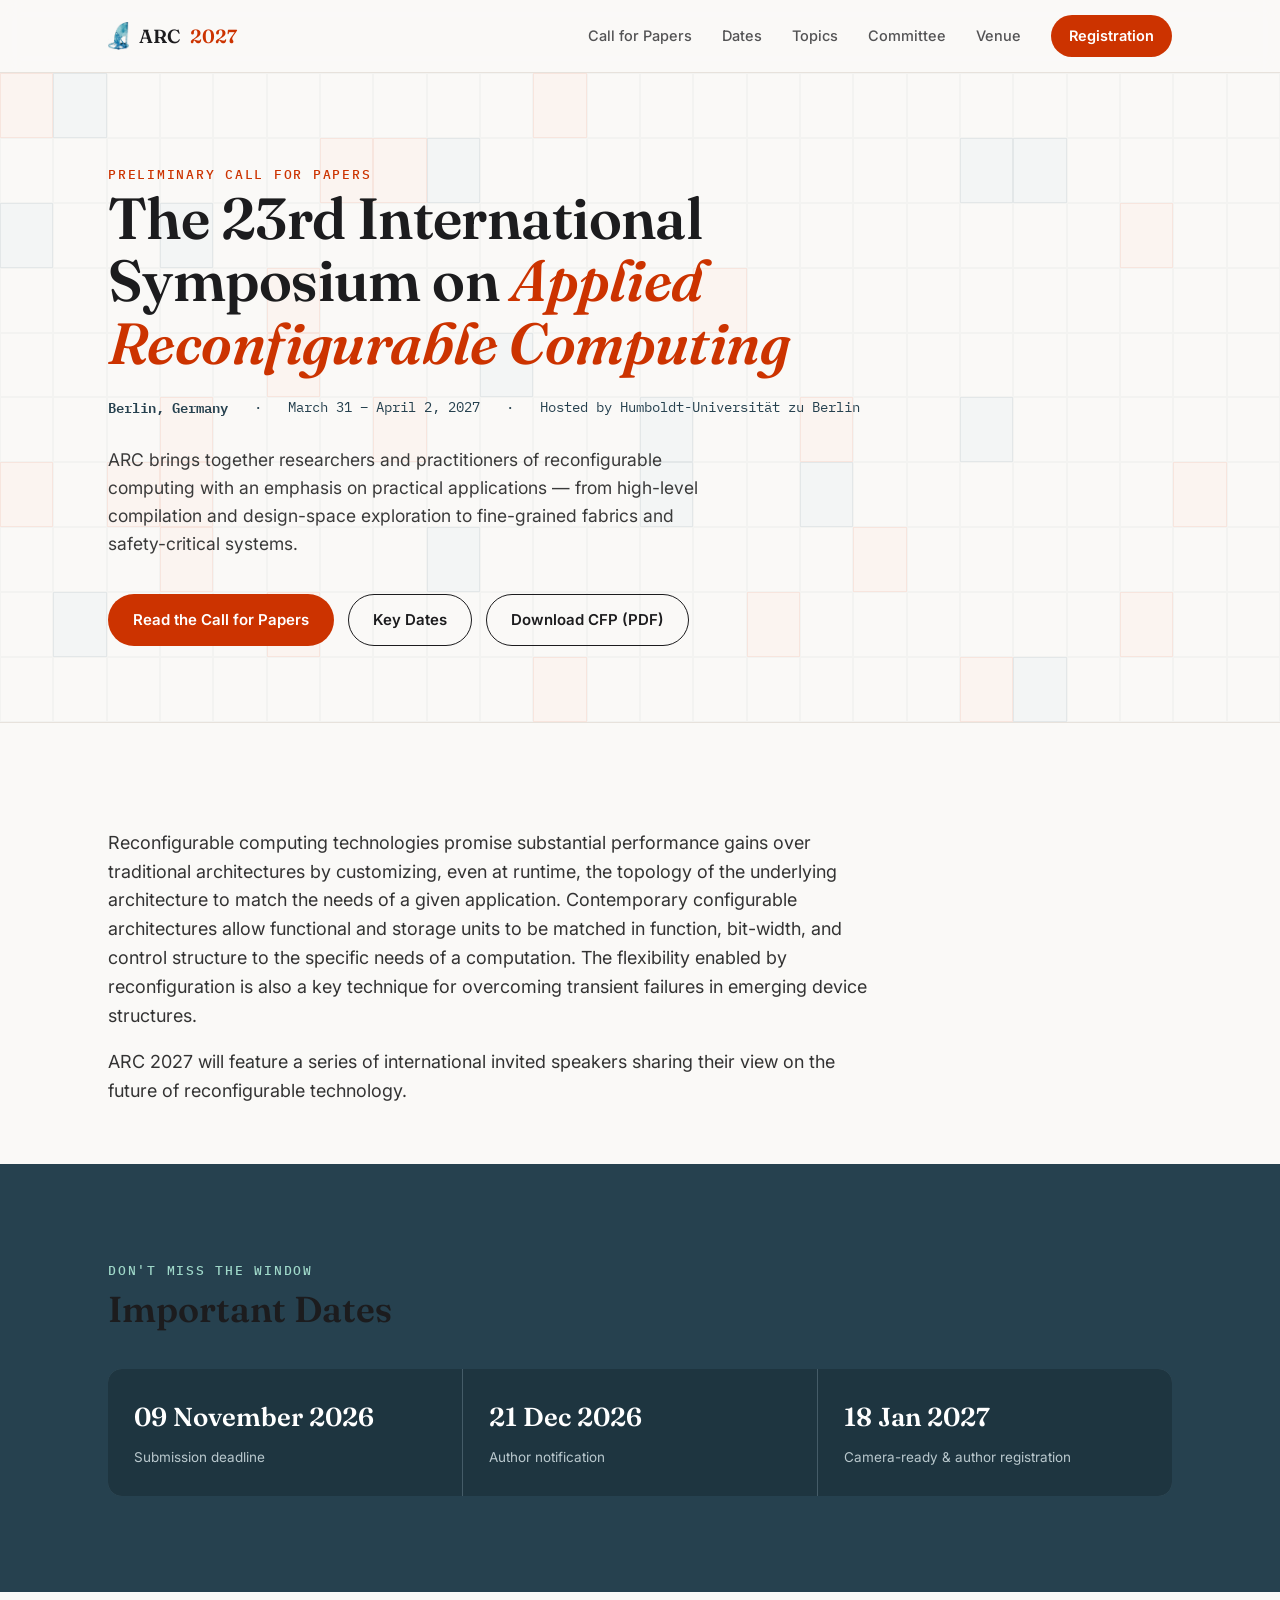
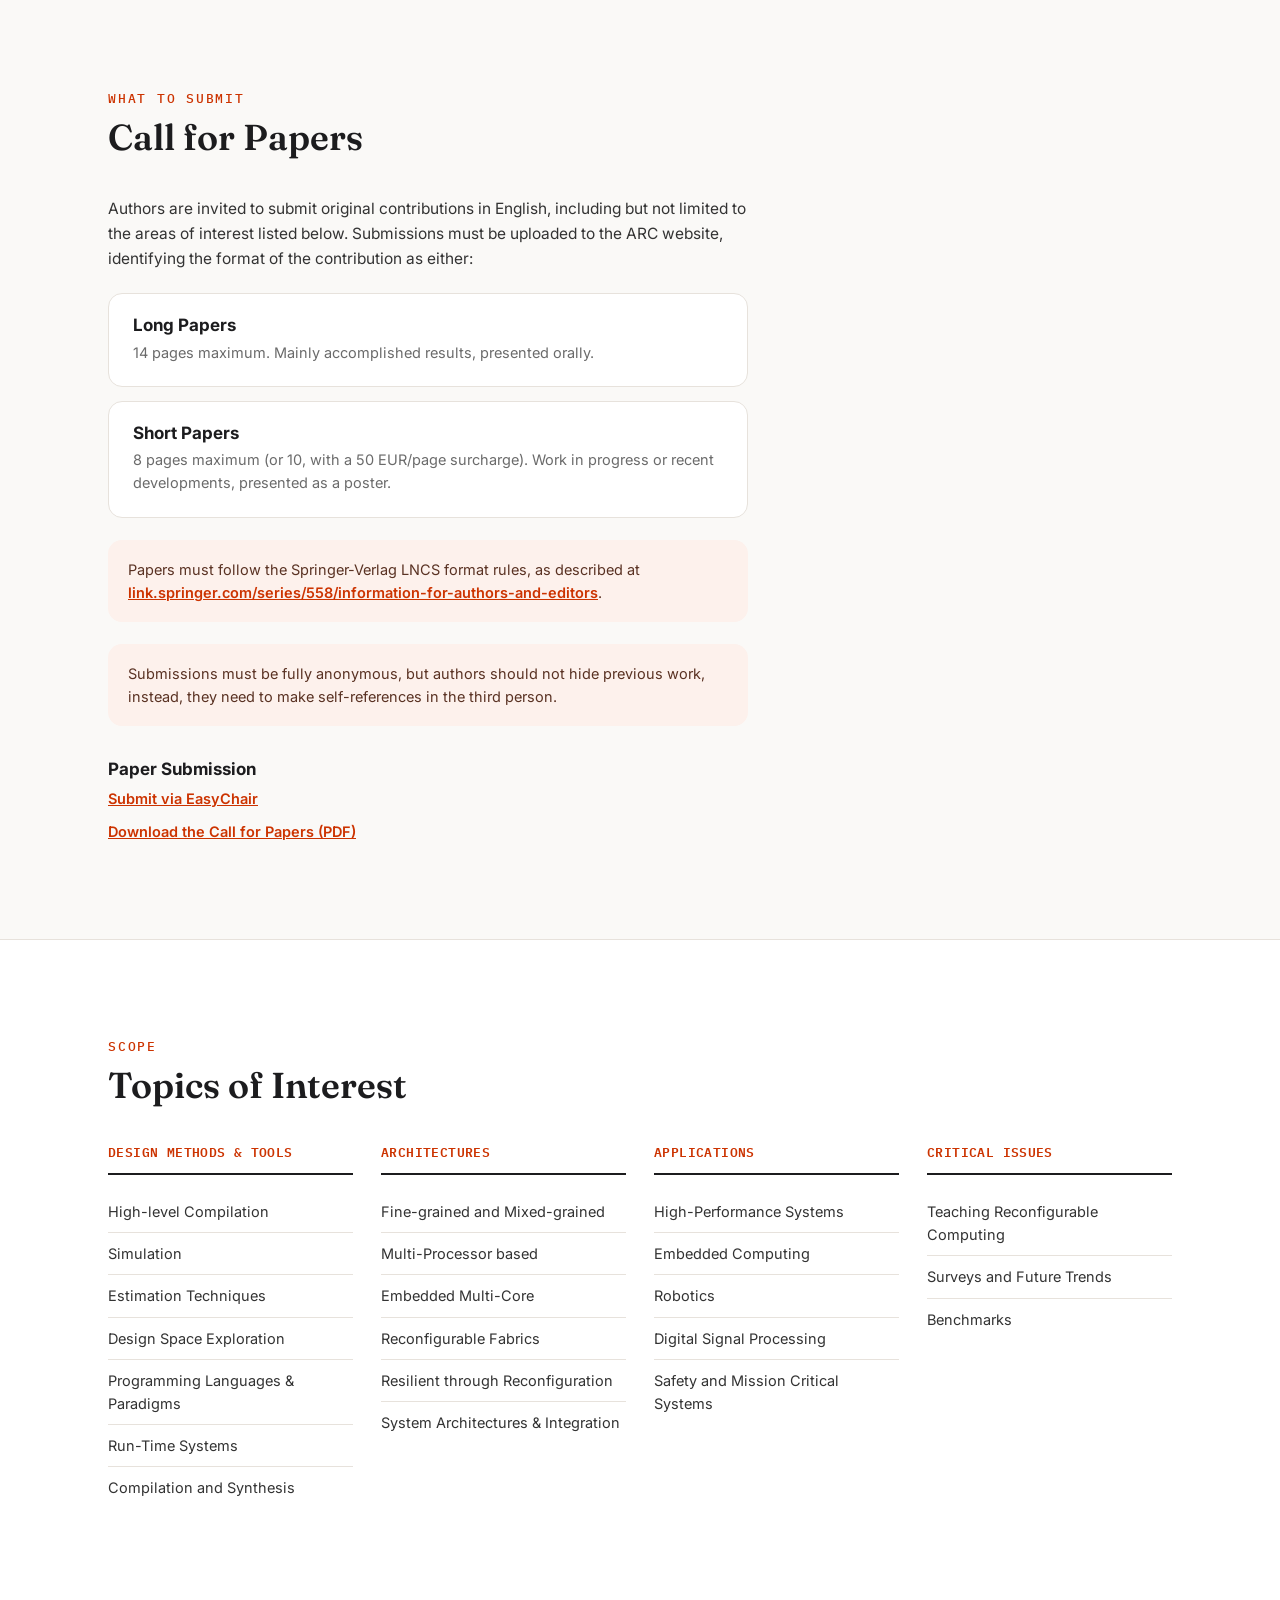
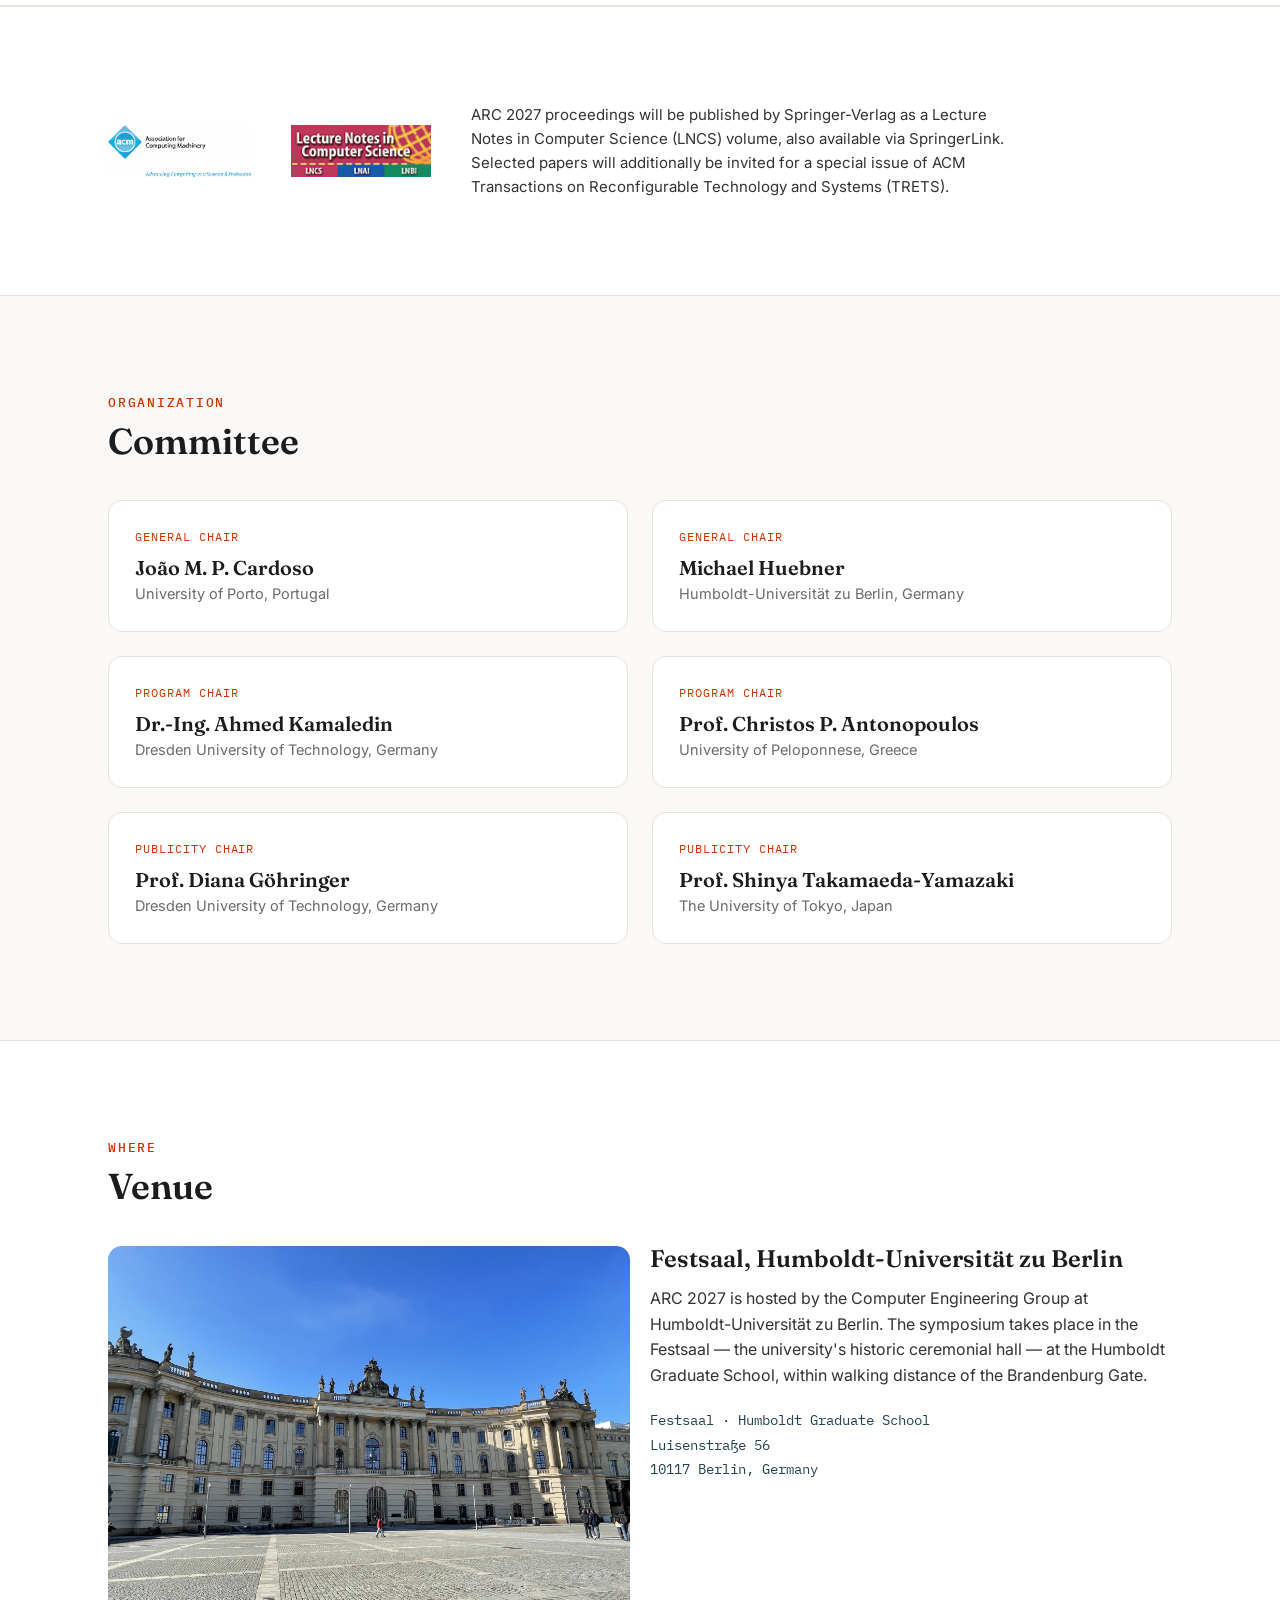
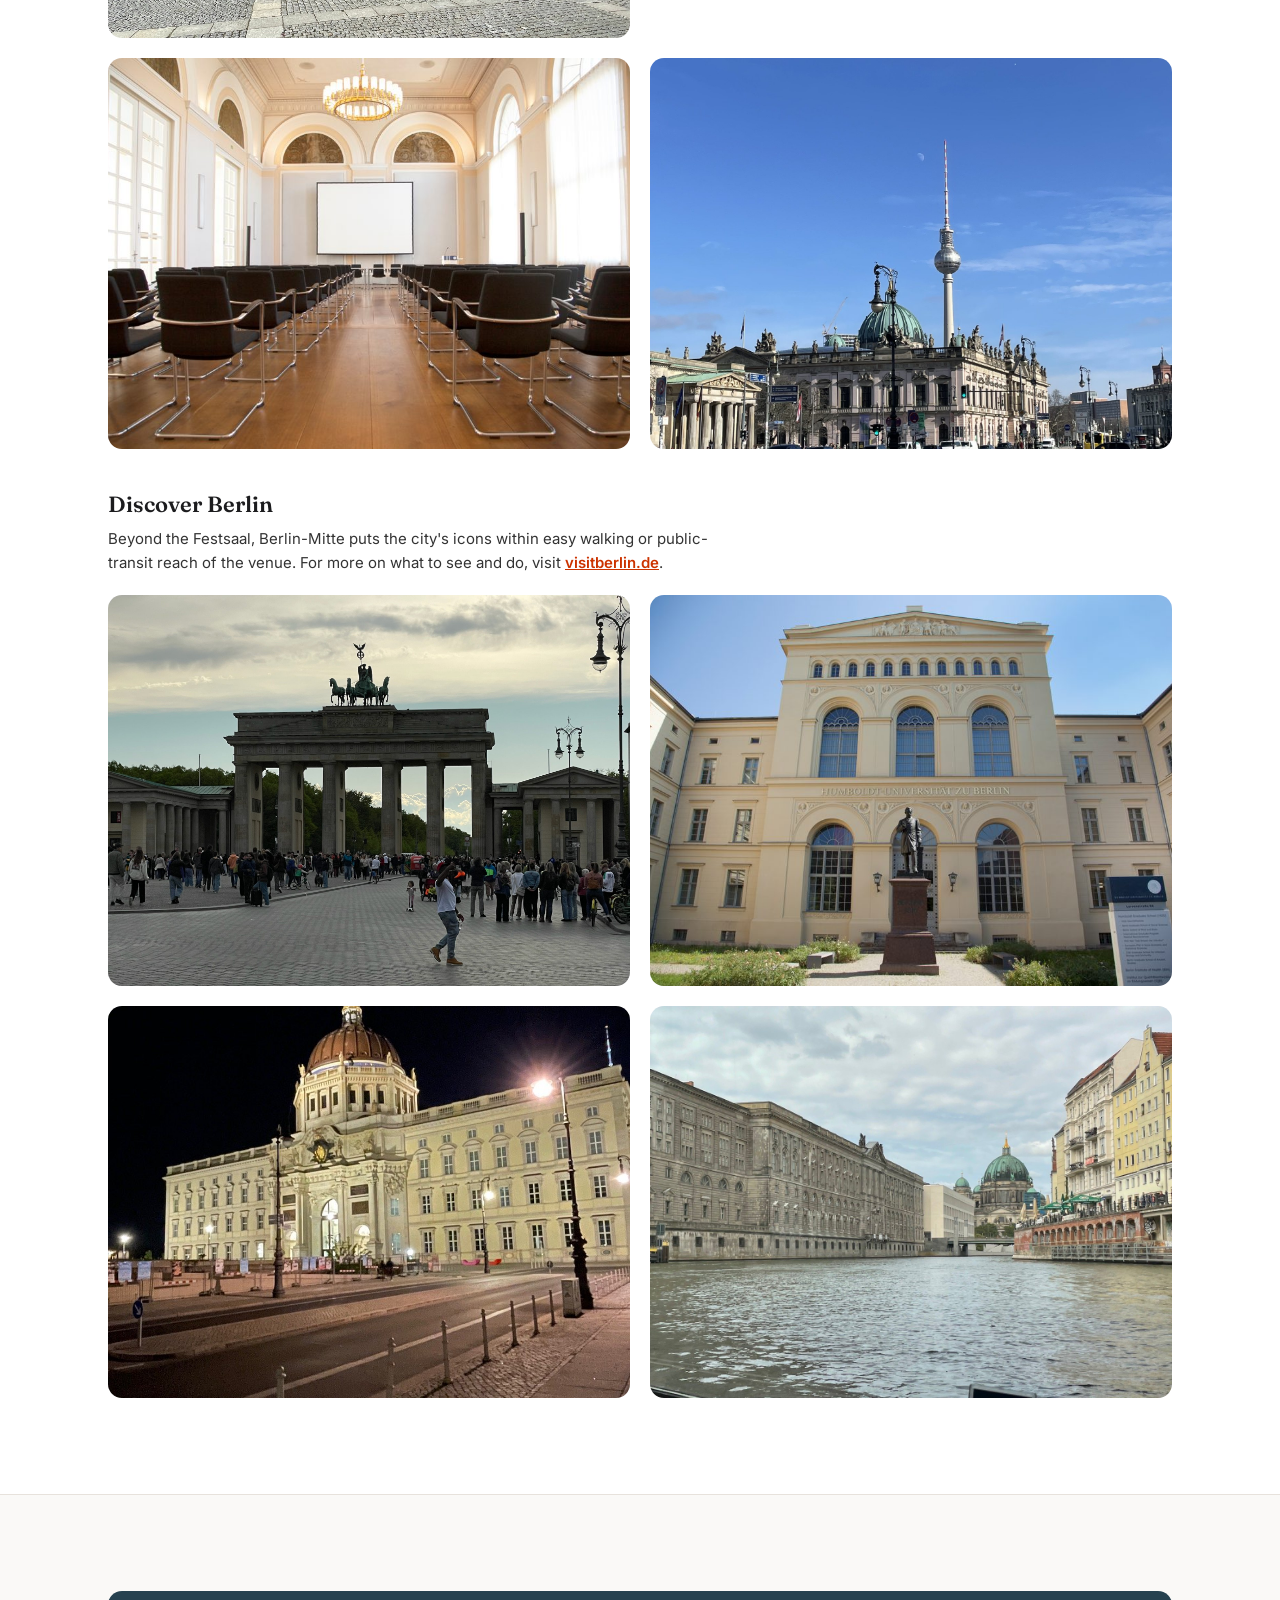
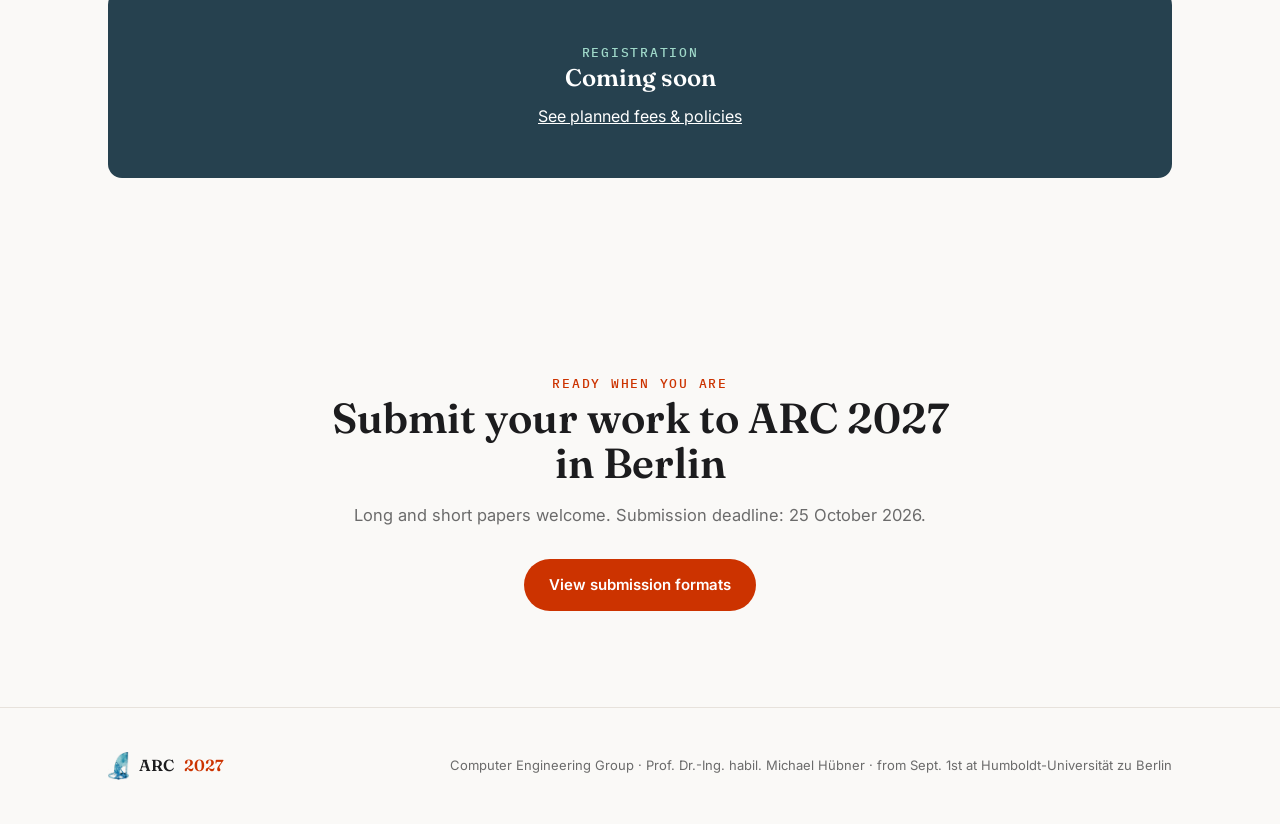
==== commit 193e17f0: "Update index.html" ====
--- a/index.html
+++ b/index.html
@@ -47,7 +47,7 @@
       <div class="hero-ctas">
         <a class="btn btn-primary" href="#cfp">Read the Call for Papers</a>
         <a class="btn btn-ghost" href="#dates">Key Dates</a>
-        <a class="btn btn-ghost" href="assets/ARC2027_Preliminary_CFP.pdf" target="_blank" rel="noopener">Download CFP (PDF)</a>
+        <a class="btn btn-ghost" href="assets/ARC2027-CFP-v2-extended.pdf" target="_blank" rel="noopener">Download CFP (PDF)</a>
       </div>
     </div>
   </div>
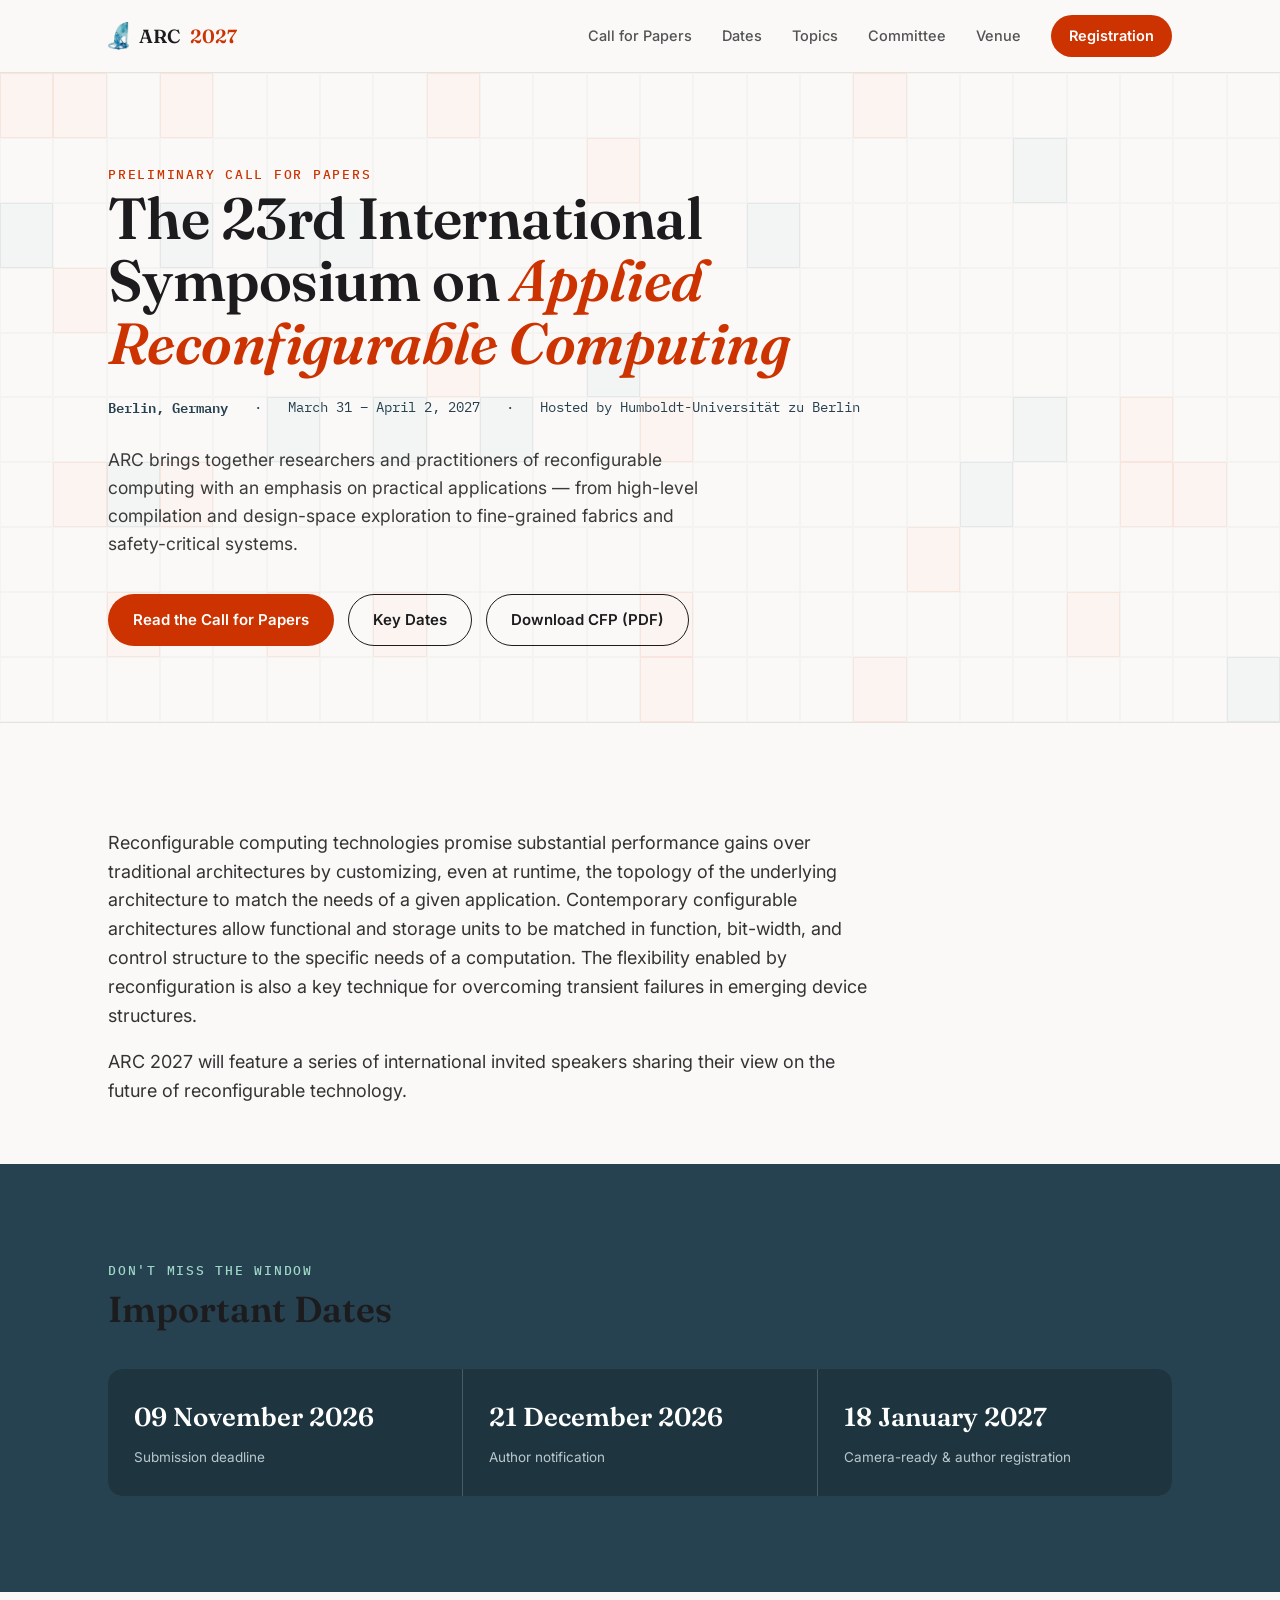
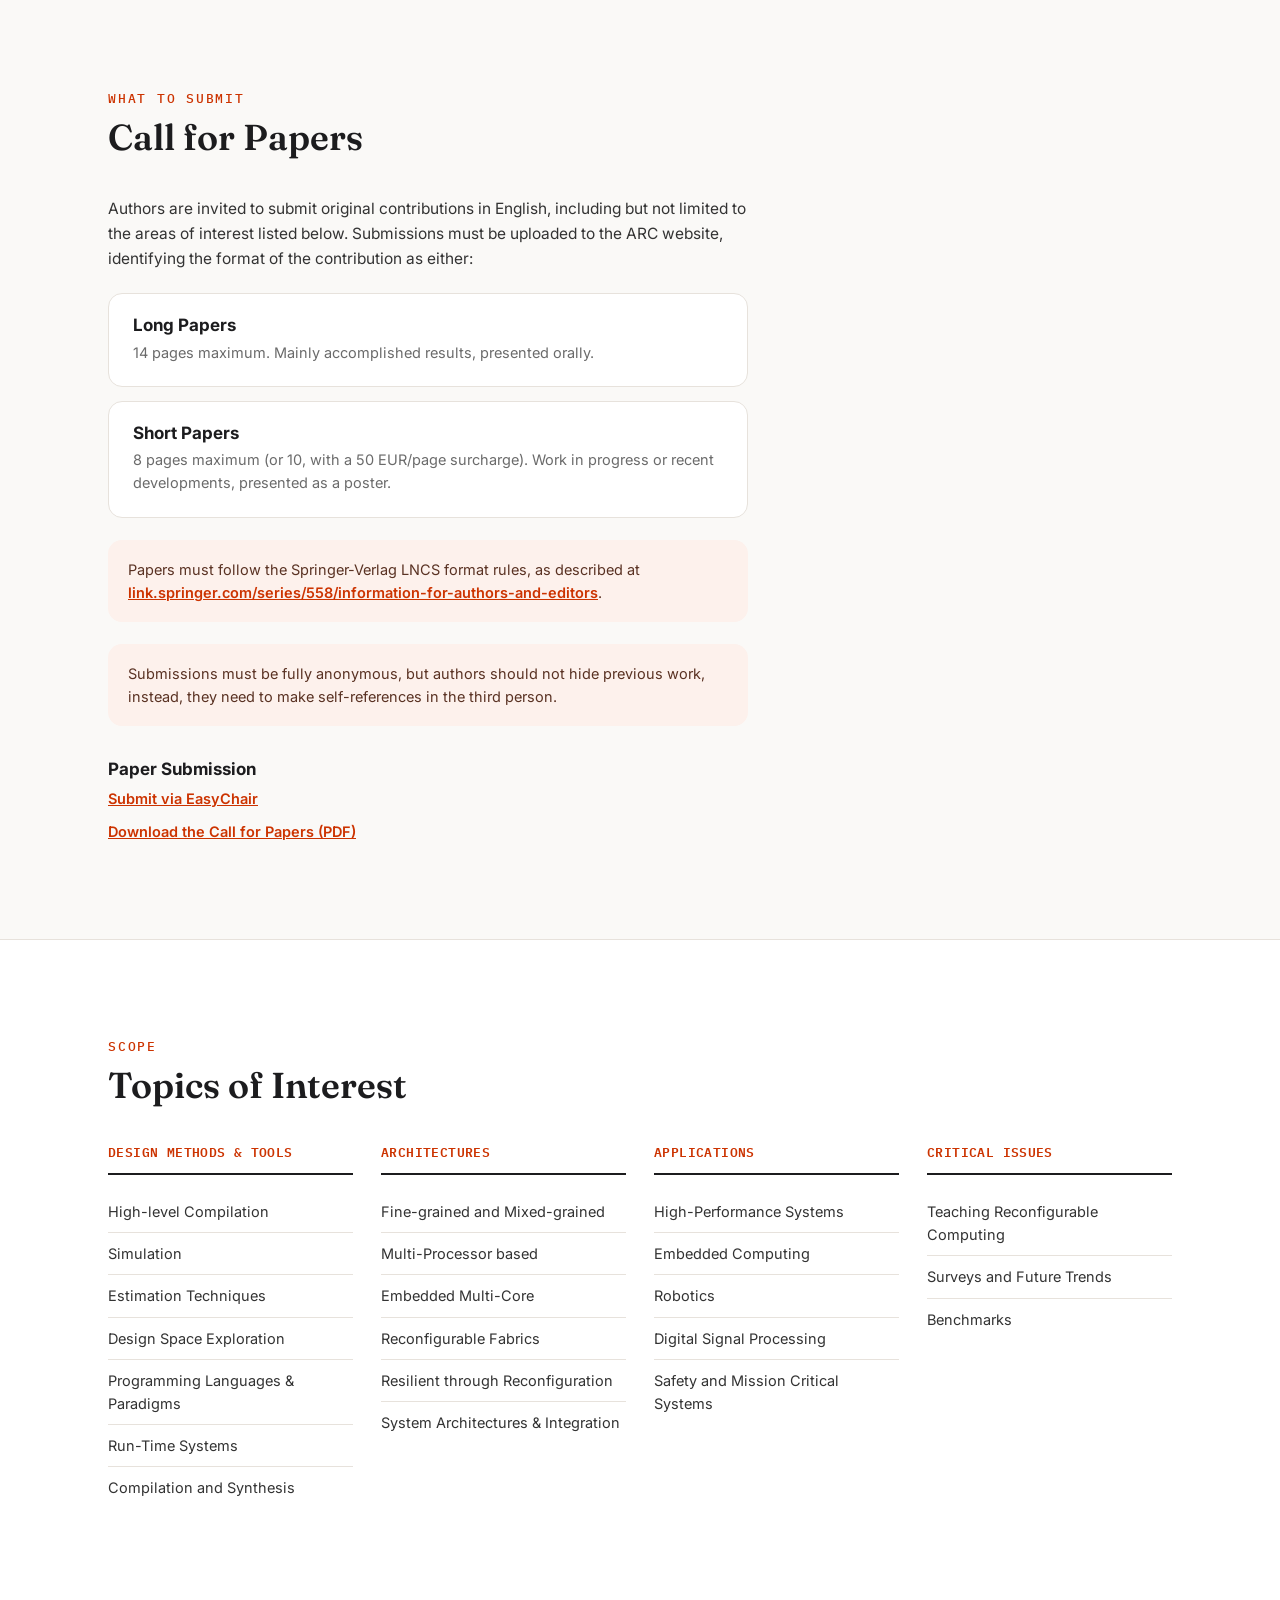
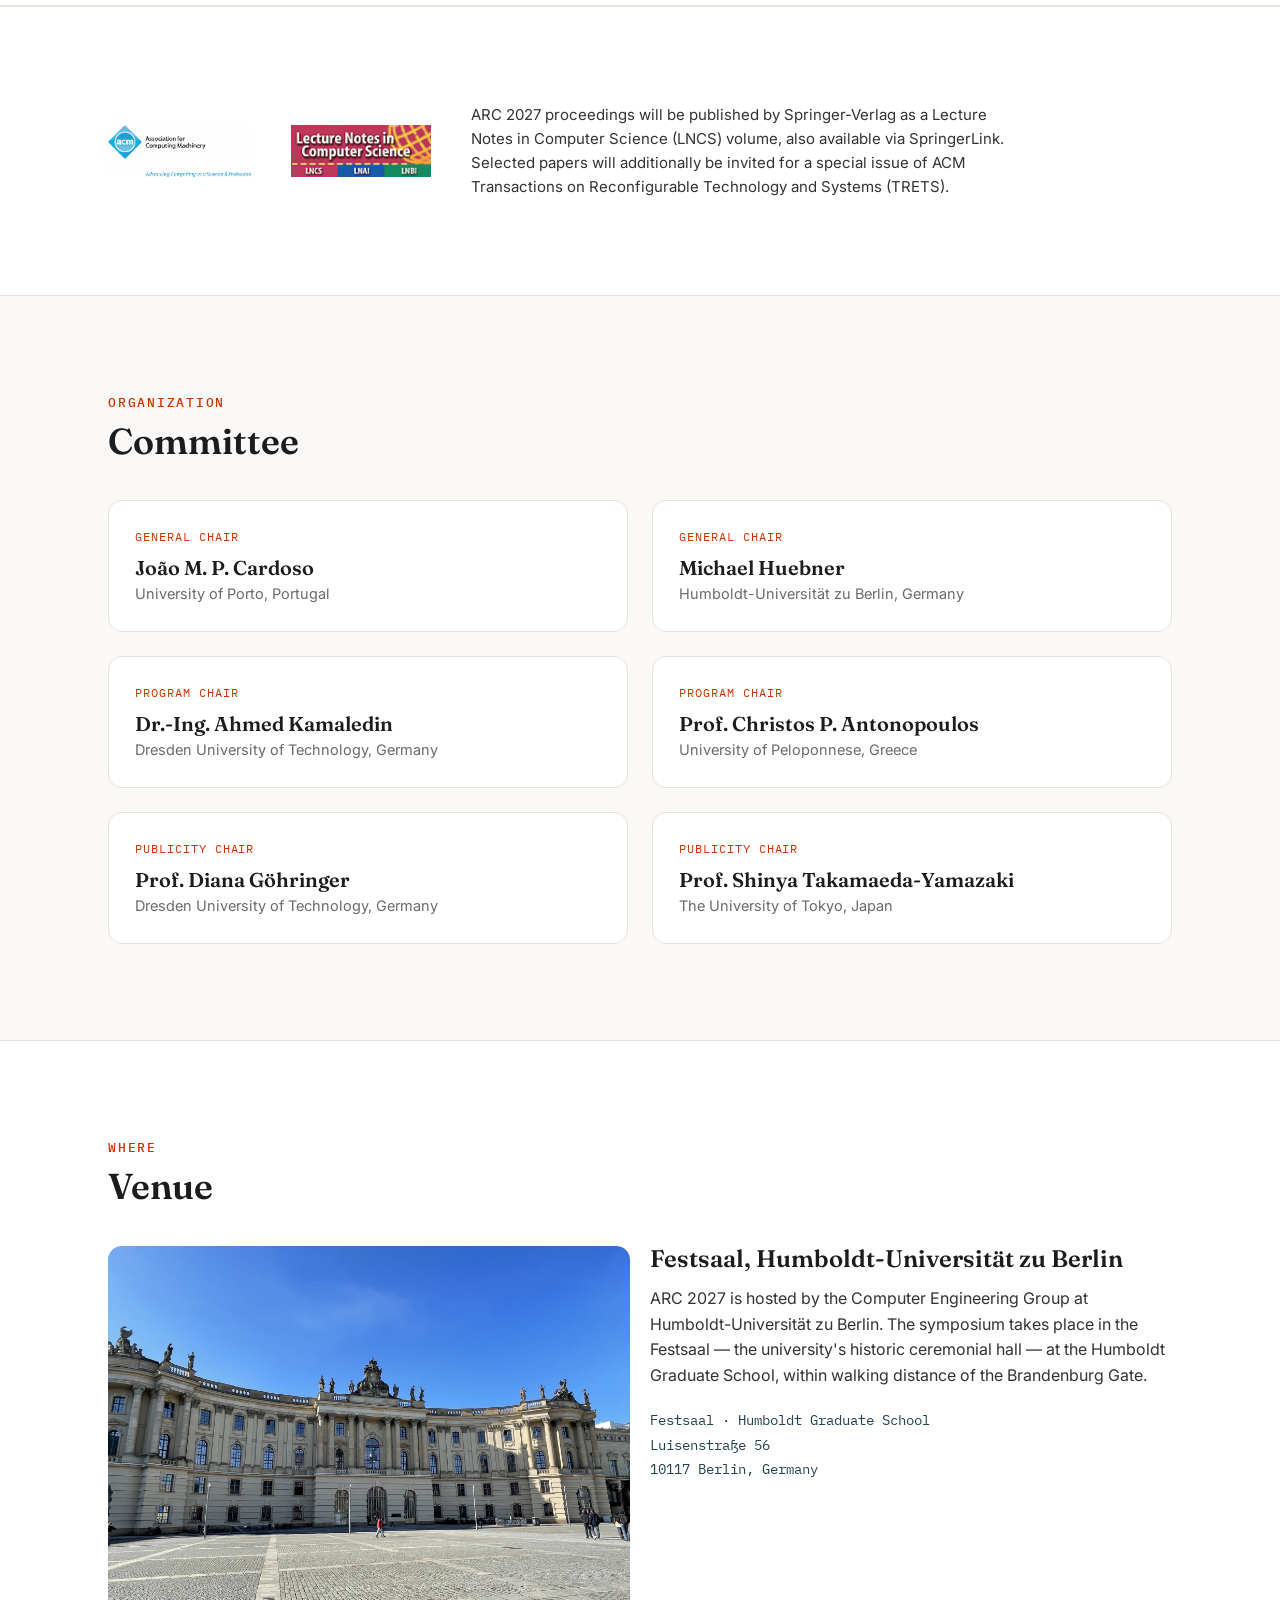
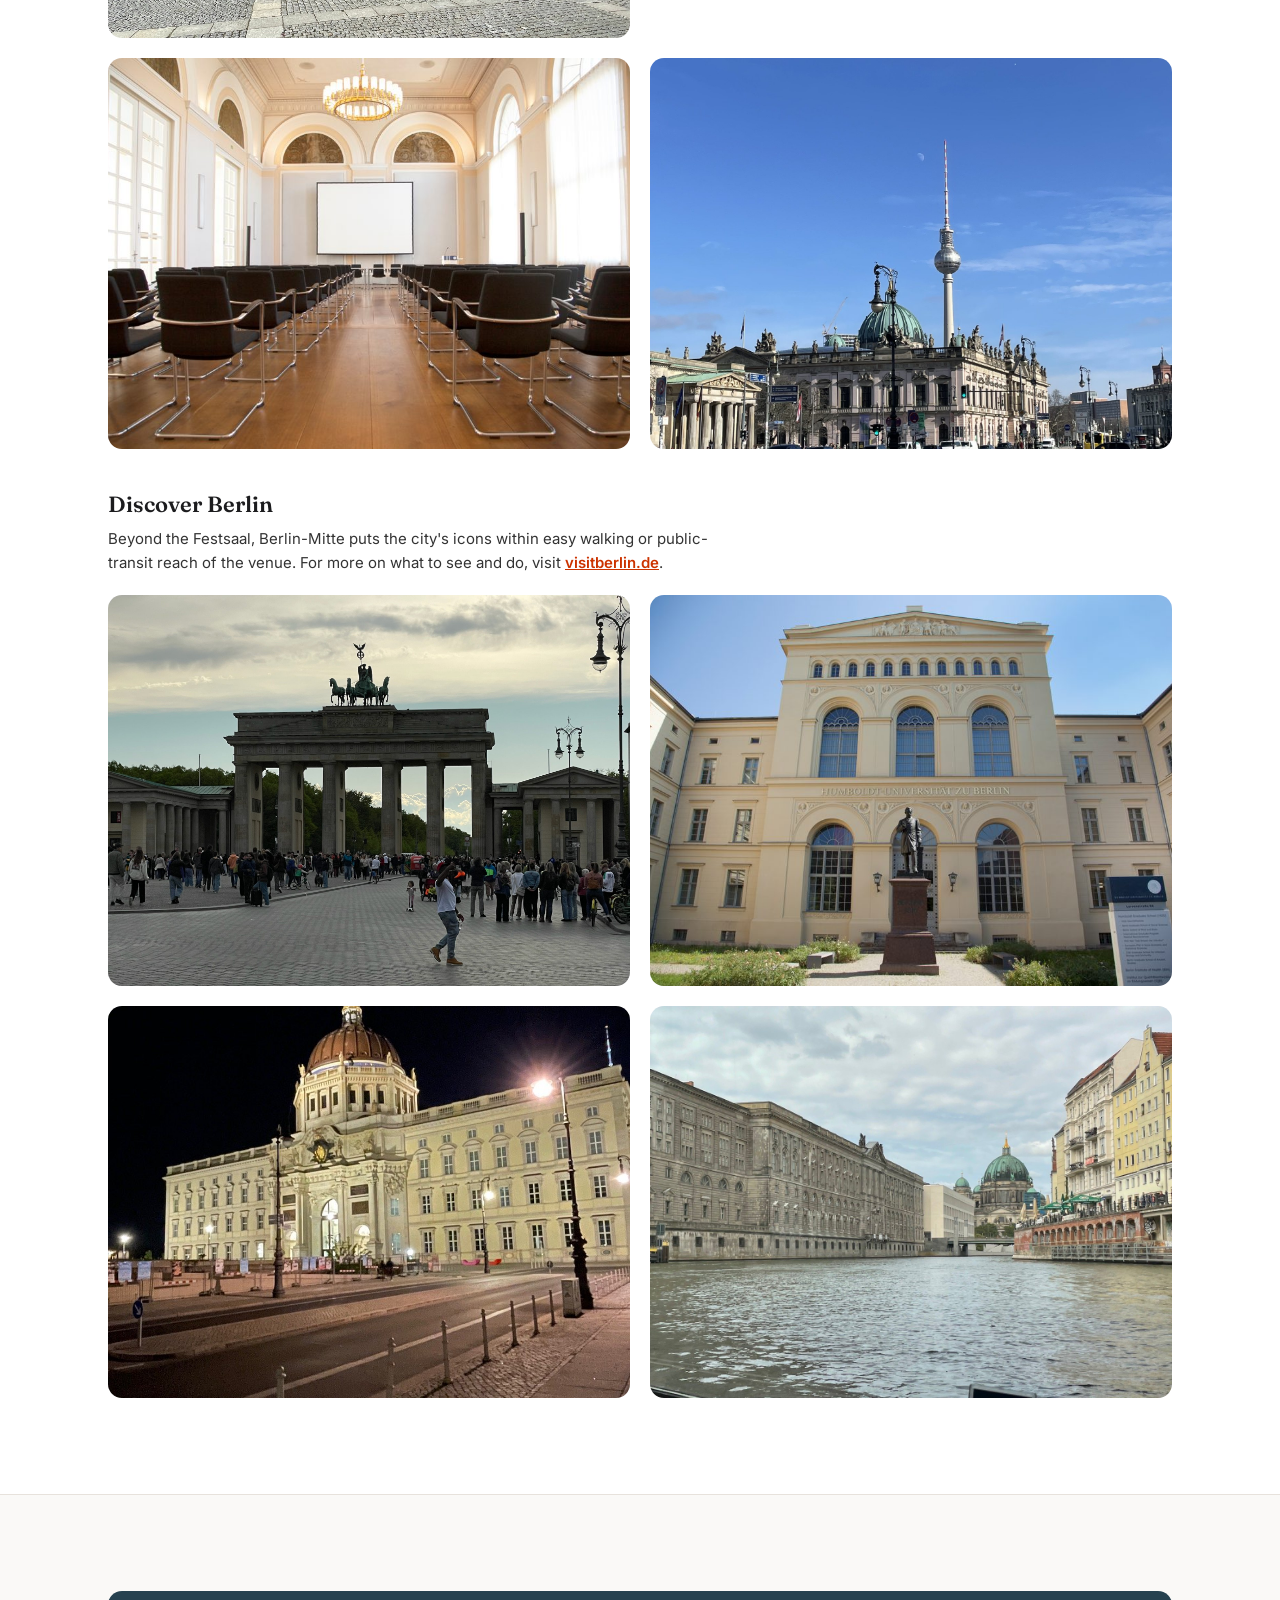
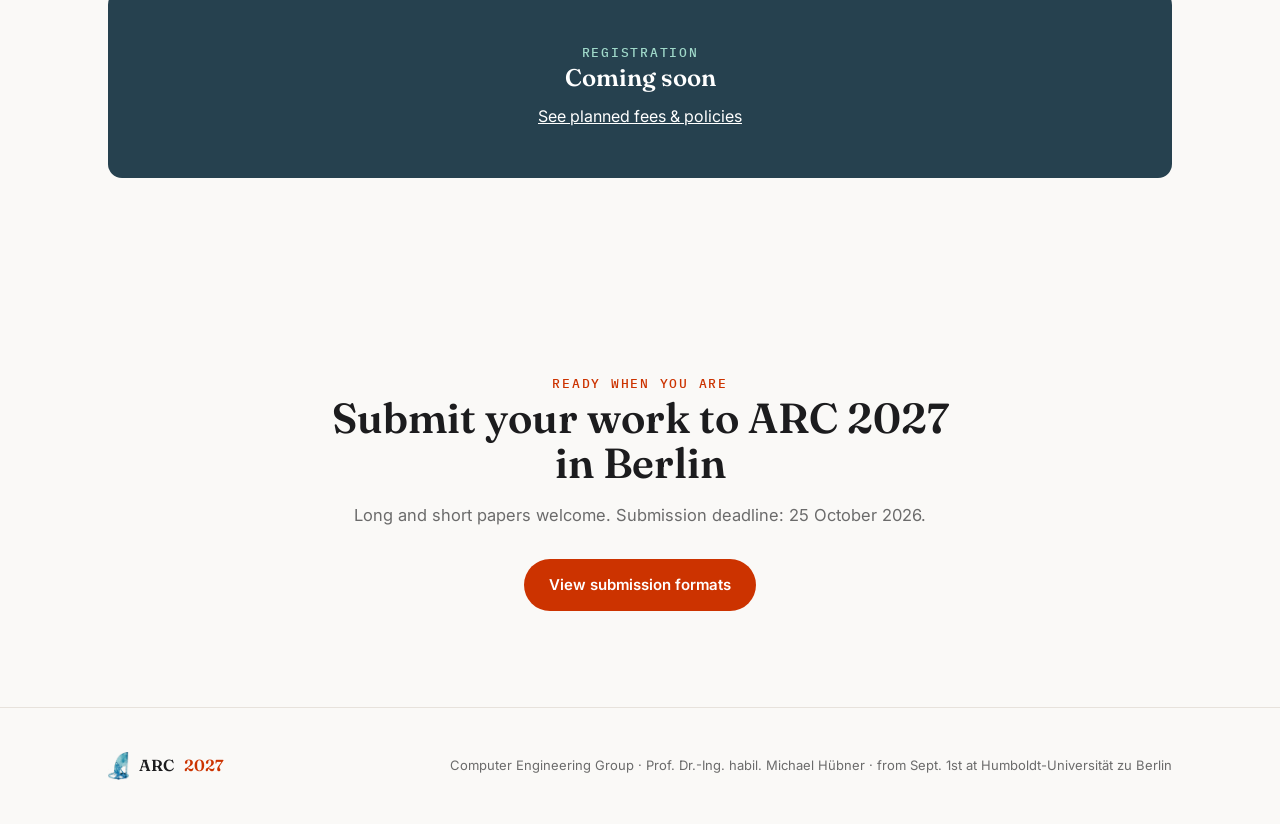
==== commit 0d52b41f: "Update index.html" ====
--- a/index.html
+++ b/index.html
@@ -74,11 +74,11 @@
         <div class="l">Submission deadline</div>
       </div>
       <div class="date-card">
-        <div class="d">21 Dec 2026</div>
+        <div class="d">21 December 2026</div>
         <div class="l">Author notification</div>
       </div>
       <div class="date-card">
-        <div class="d">18 Jan 2027</div>
+        <div class="d">18 January 2027</div>
         <div class="l">Camera-ready &amp; author registration</div>
       </div>
     </div>
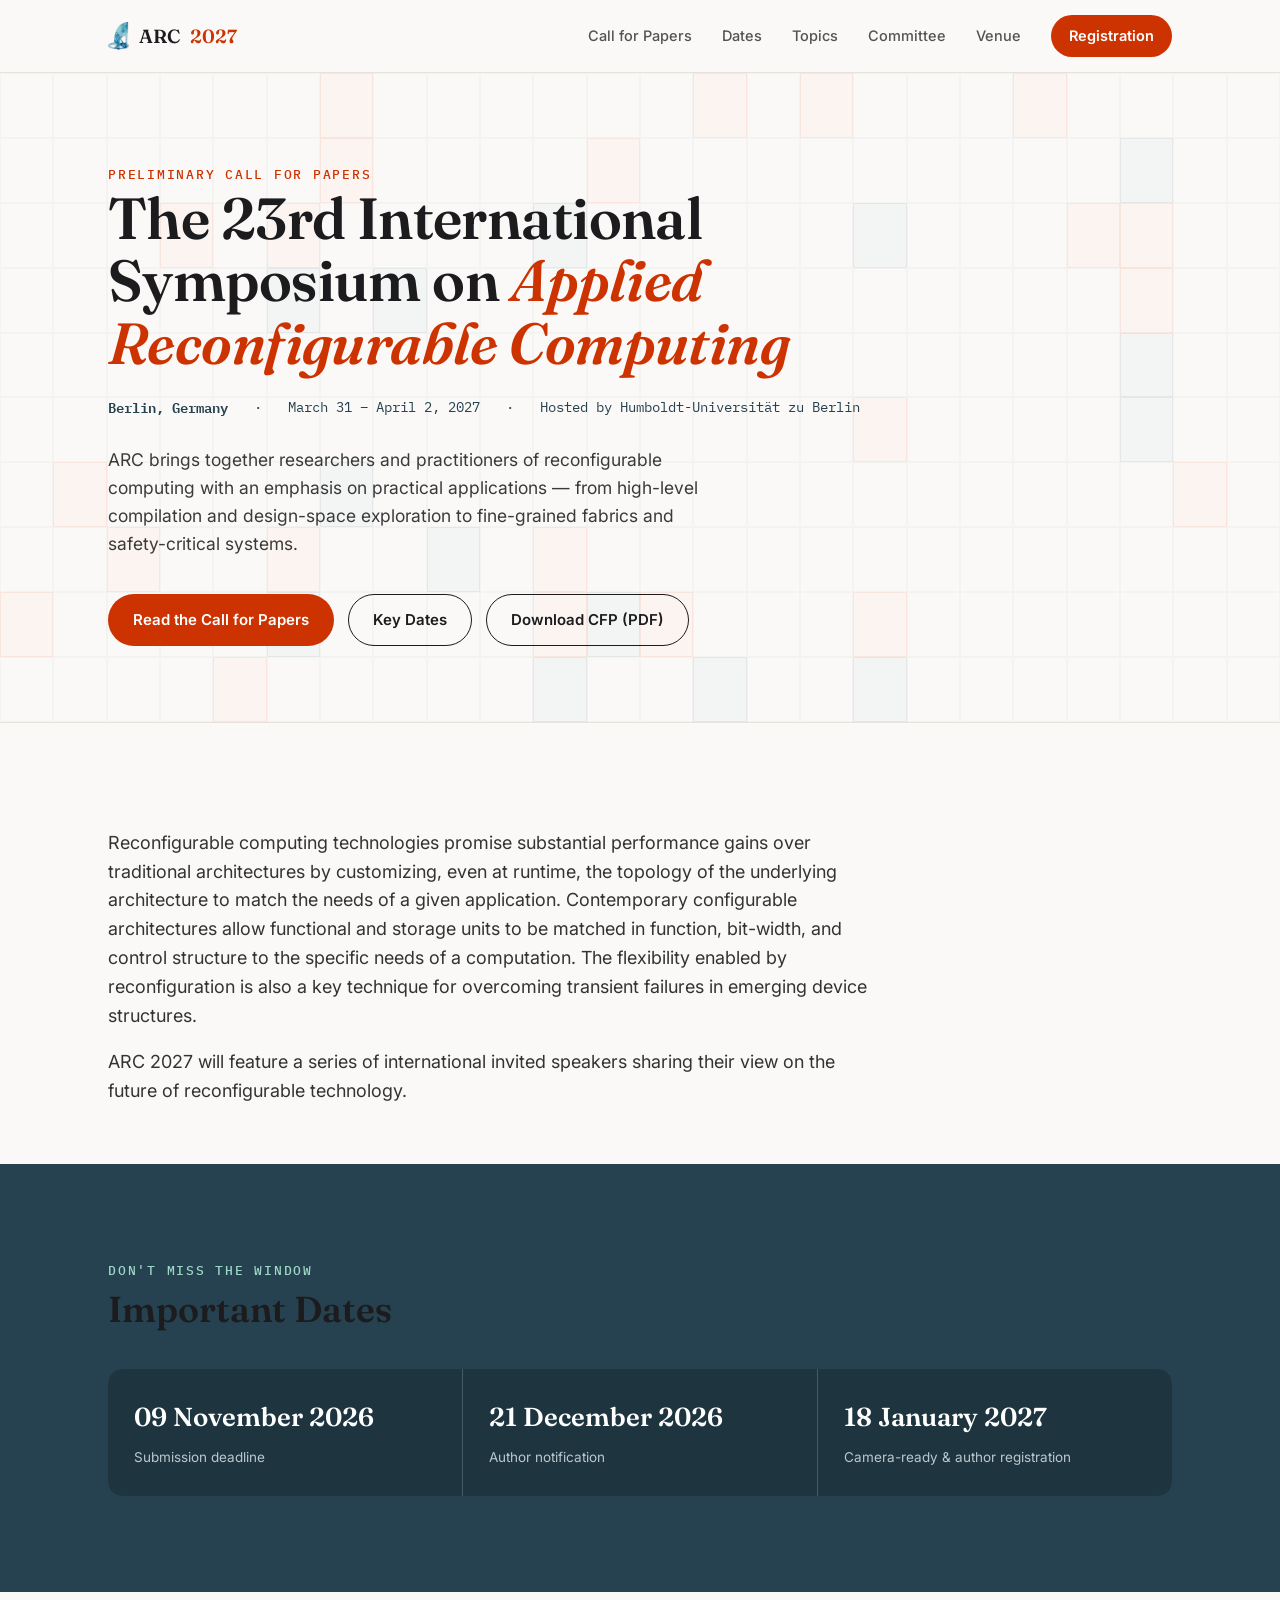
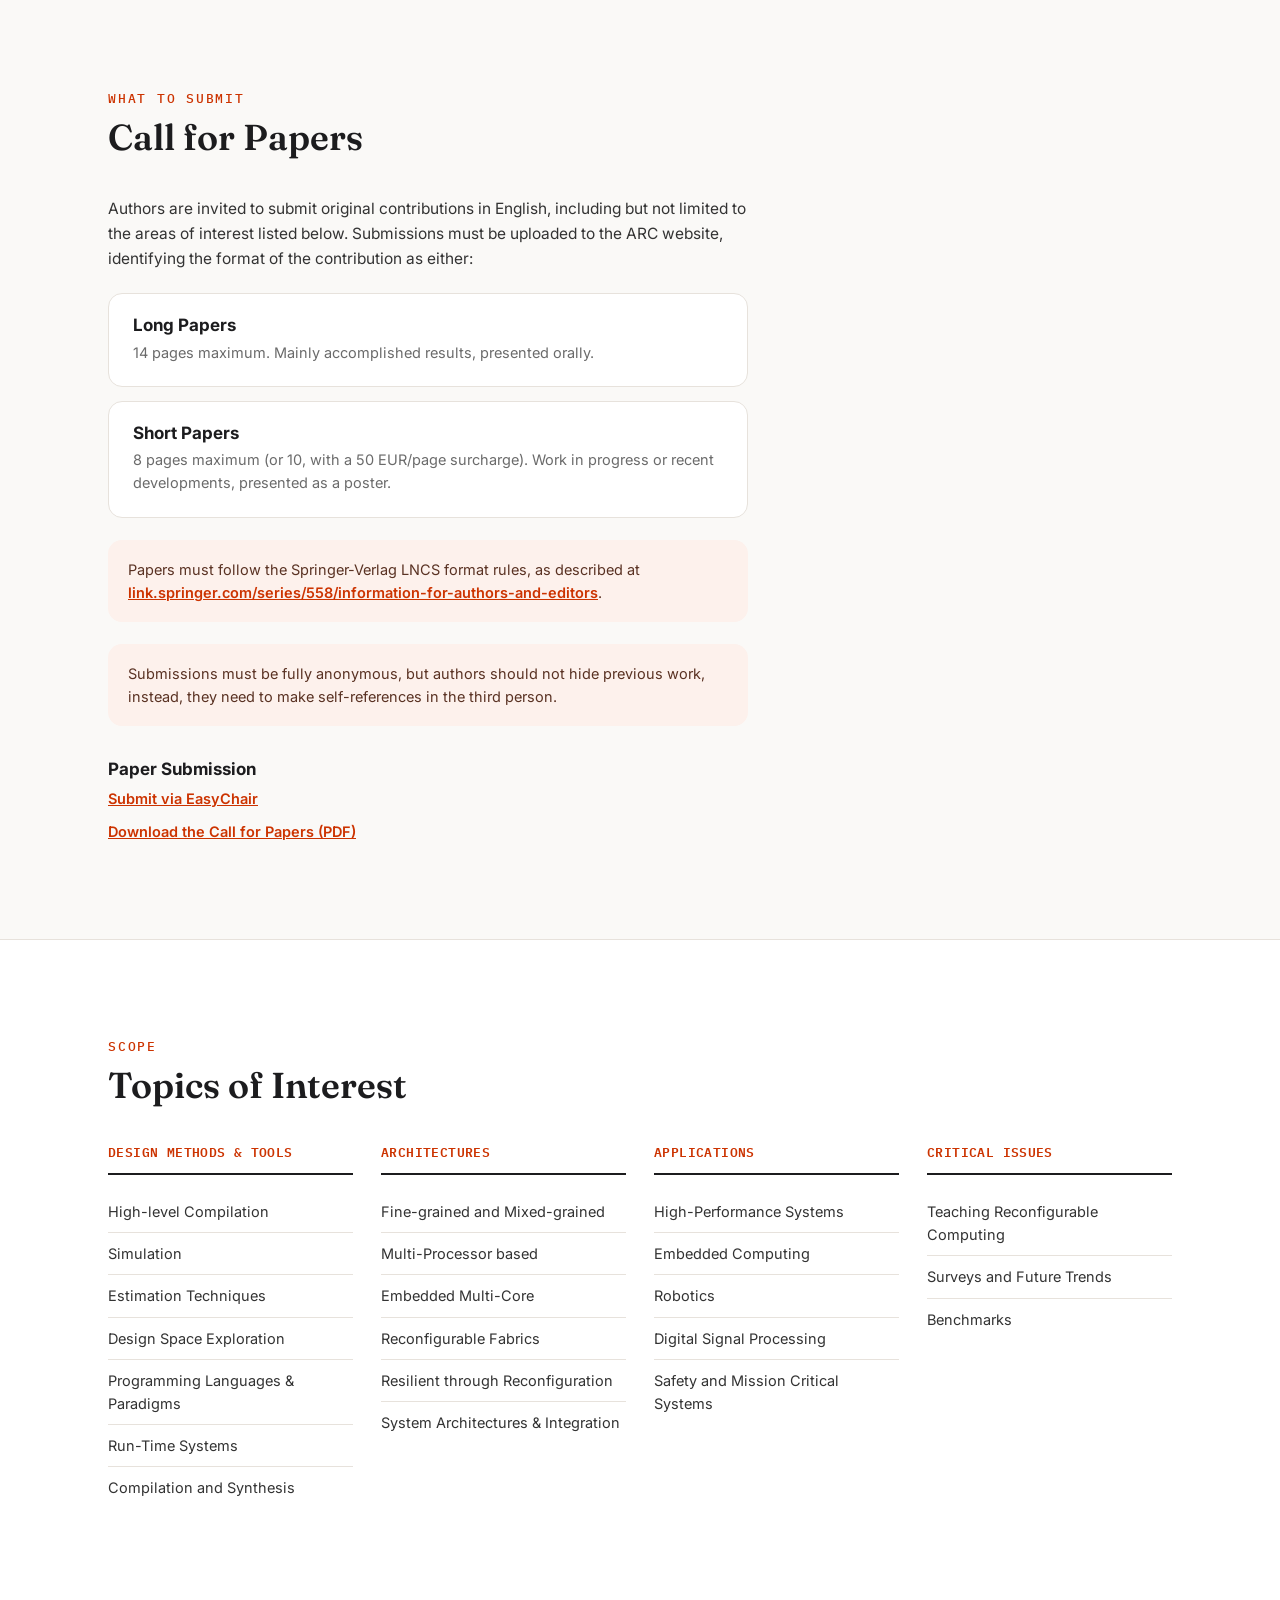
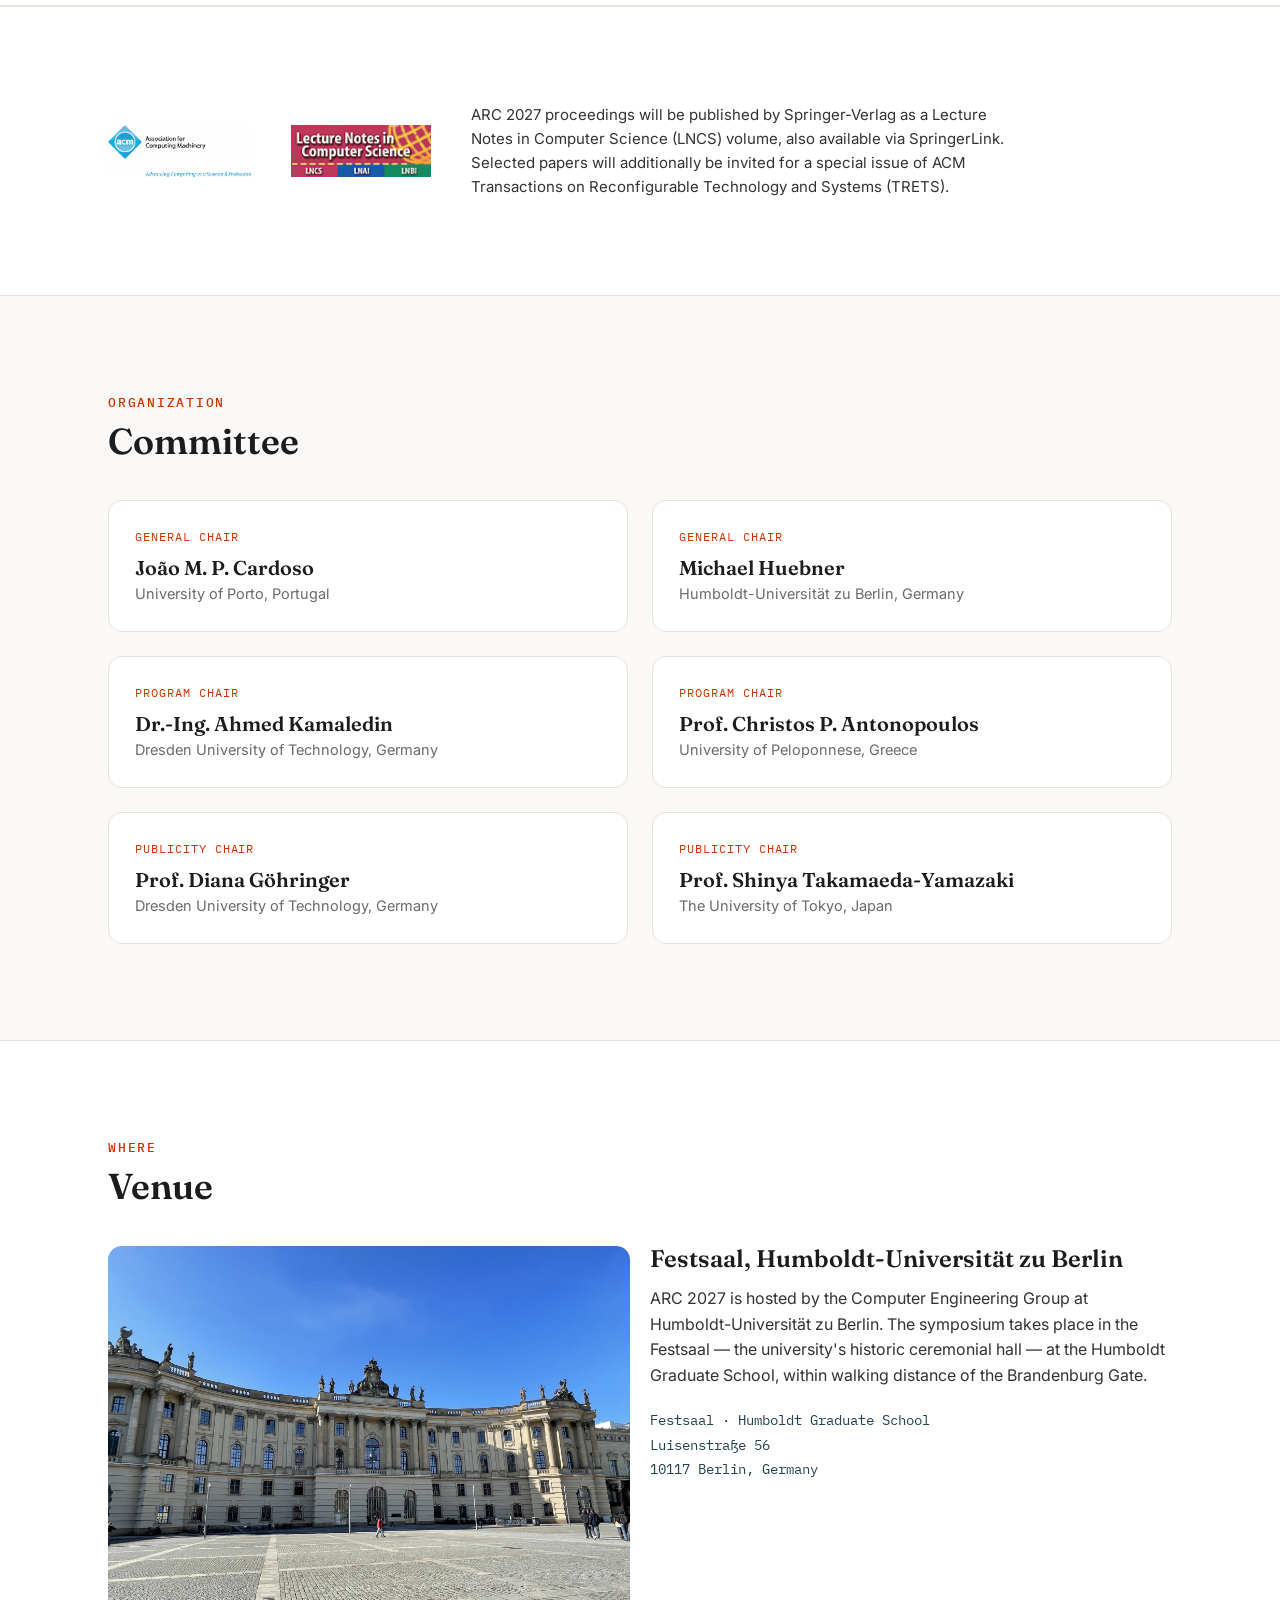
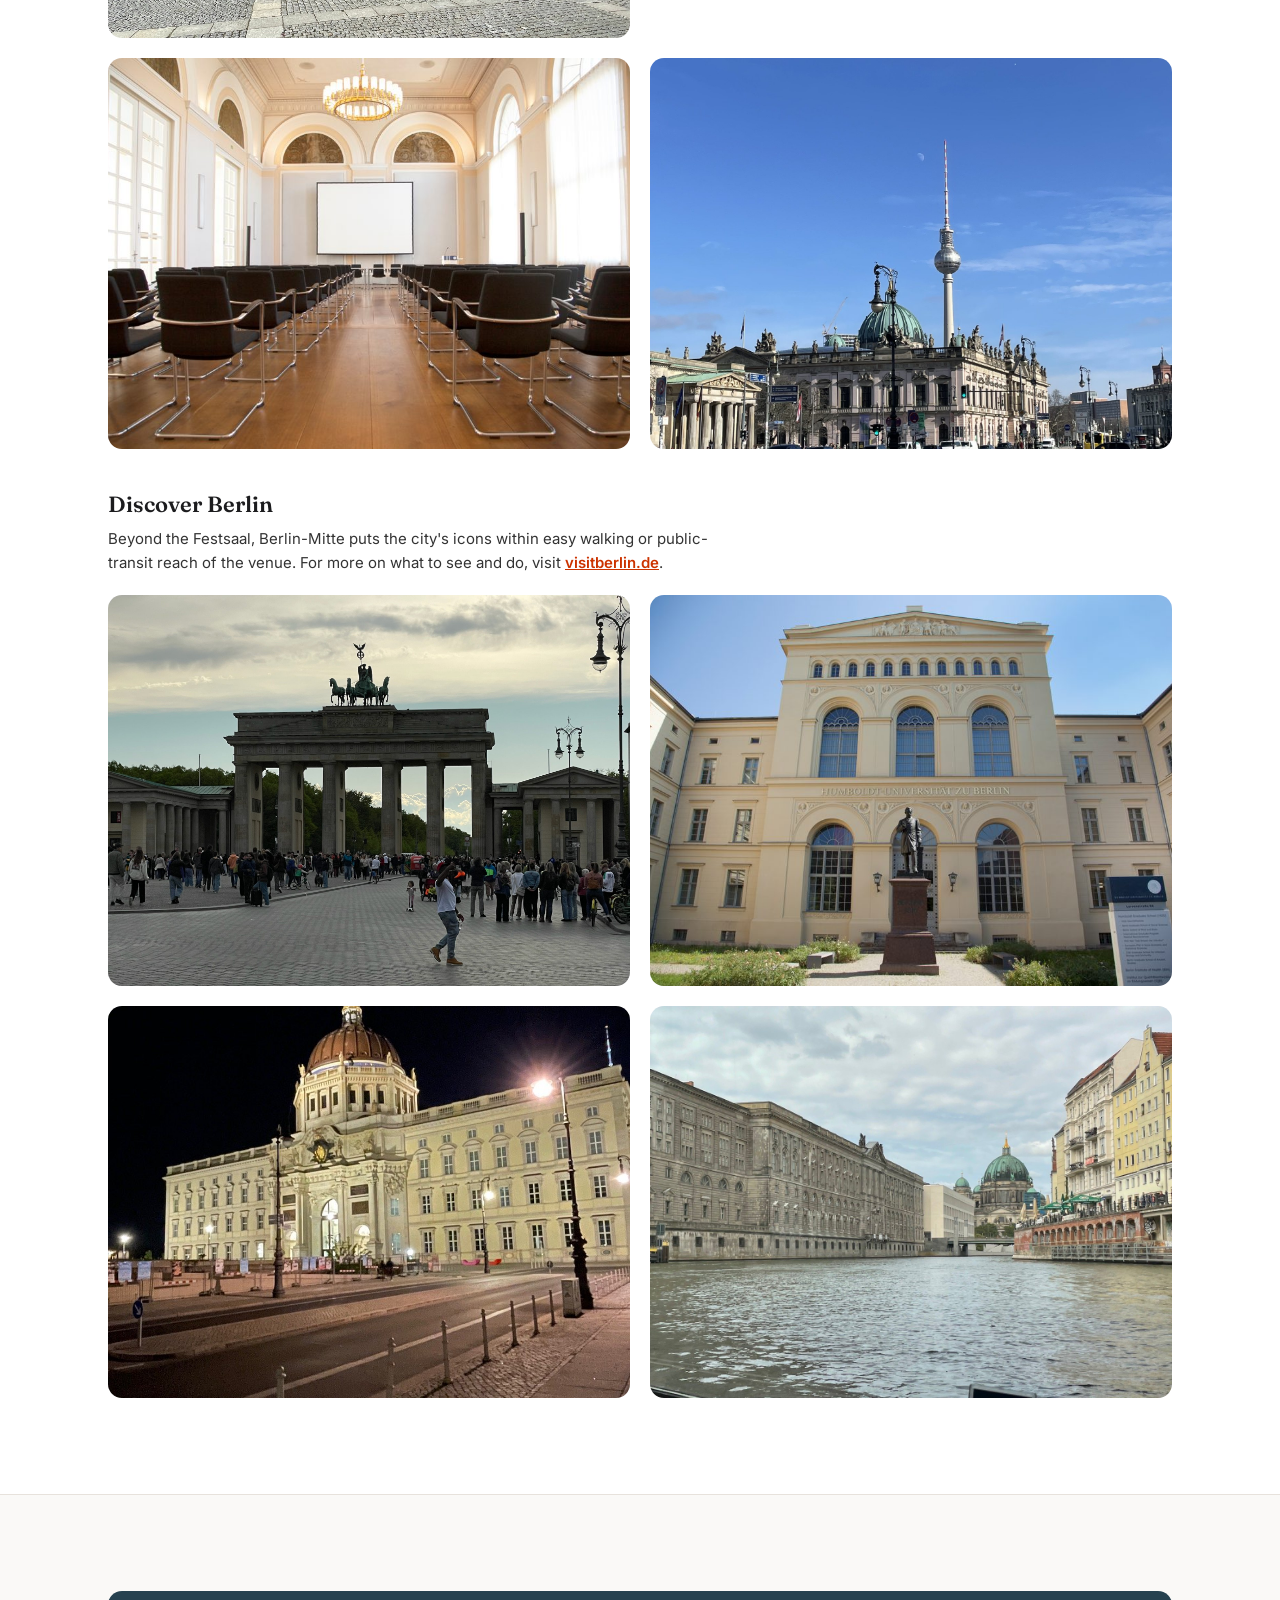
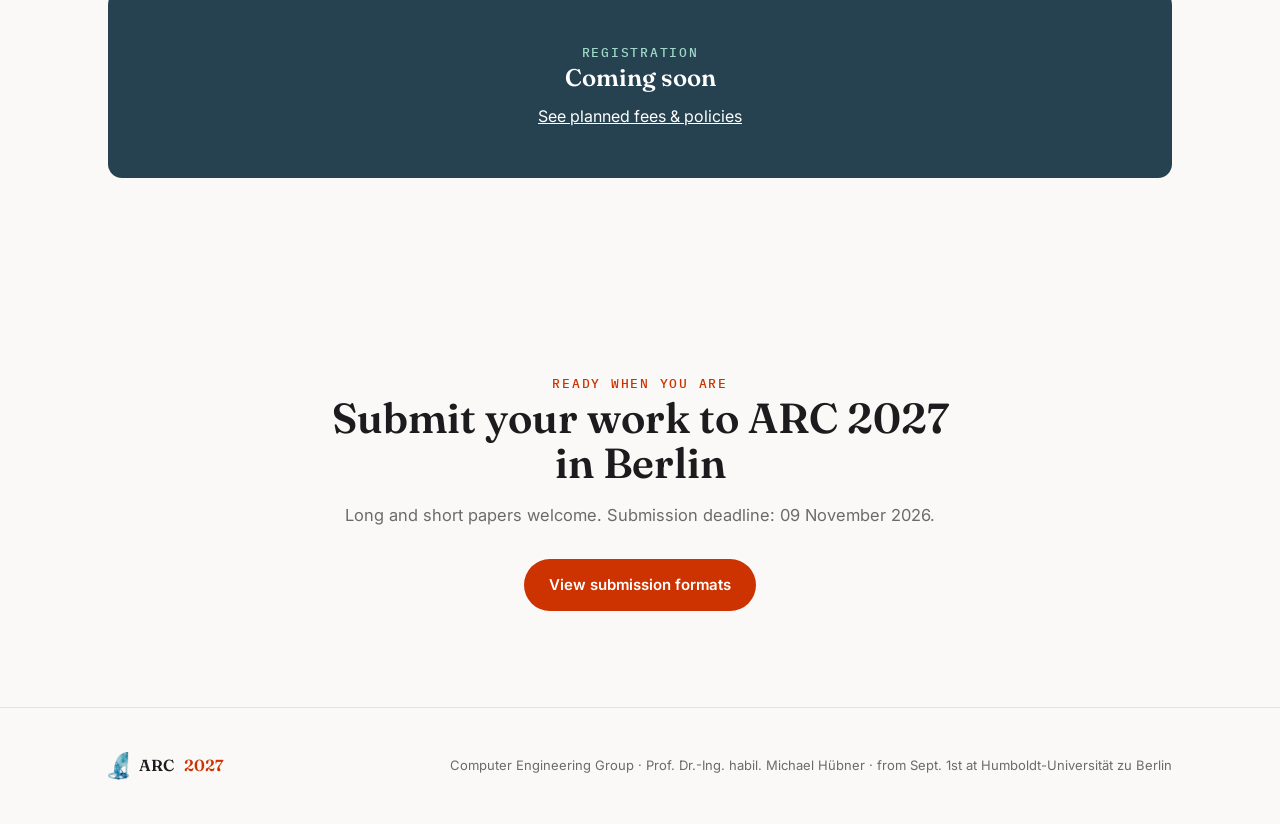
==== commit 96532233: "Update index.html" ====
--- a/index.html
+++ b/index.html
@@ -280,7 +280,7 @@
   <div class="wrap">
     <span class="eyebrow">Ready when you are</span>
     <h2>Submit your work to ARC 2027 in Berlin</h2>
-    <p>Long and short papers welcome. Submission deadline: 25 October 2026.</p>
+    <p>Long and short papers welcome. Submission deadline: 09 November 2026.</p>
     <div class="hero-ctas">
       <a class="btn btn-primary" href="#cfp">View submission formats</a>
     </div>
